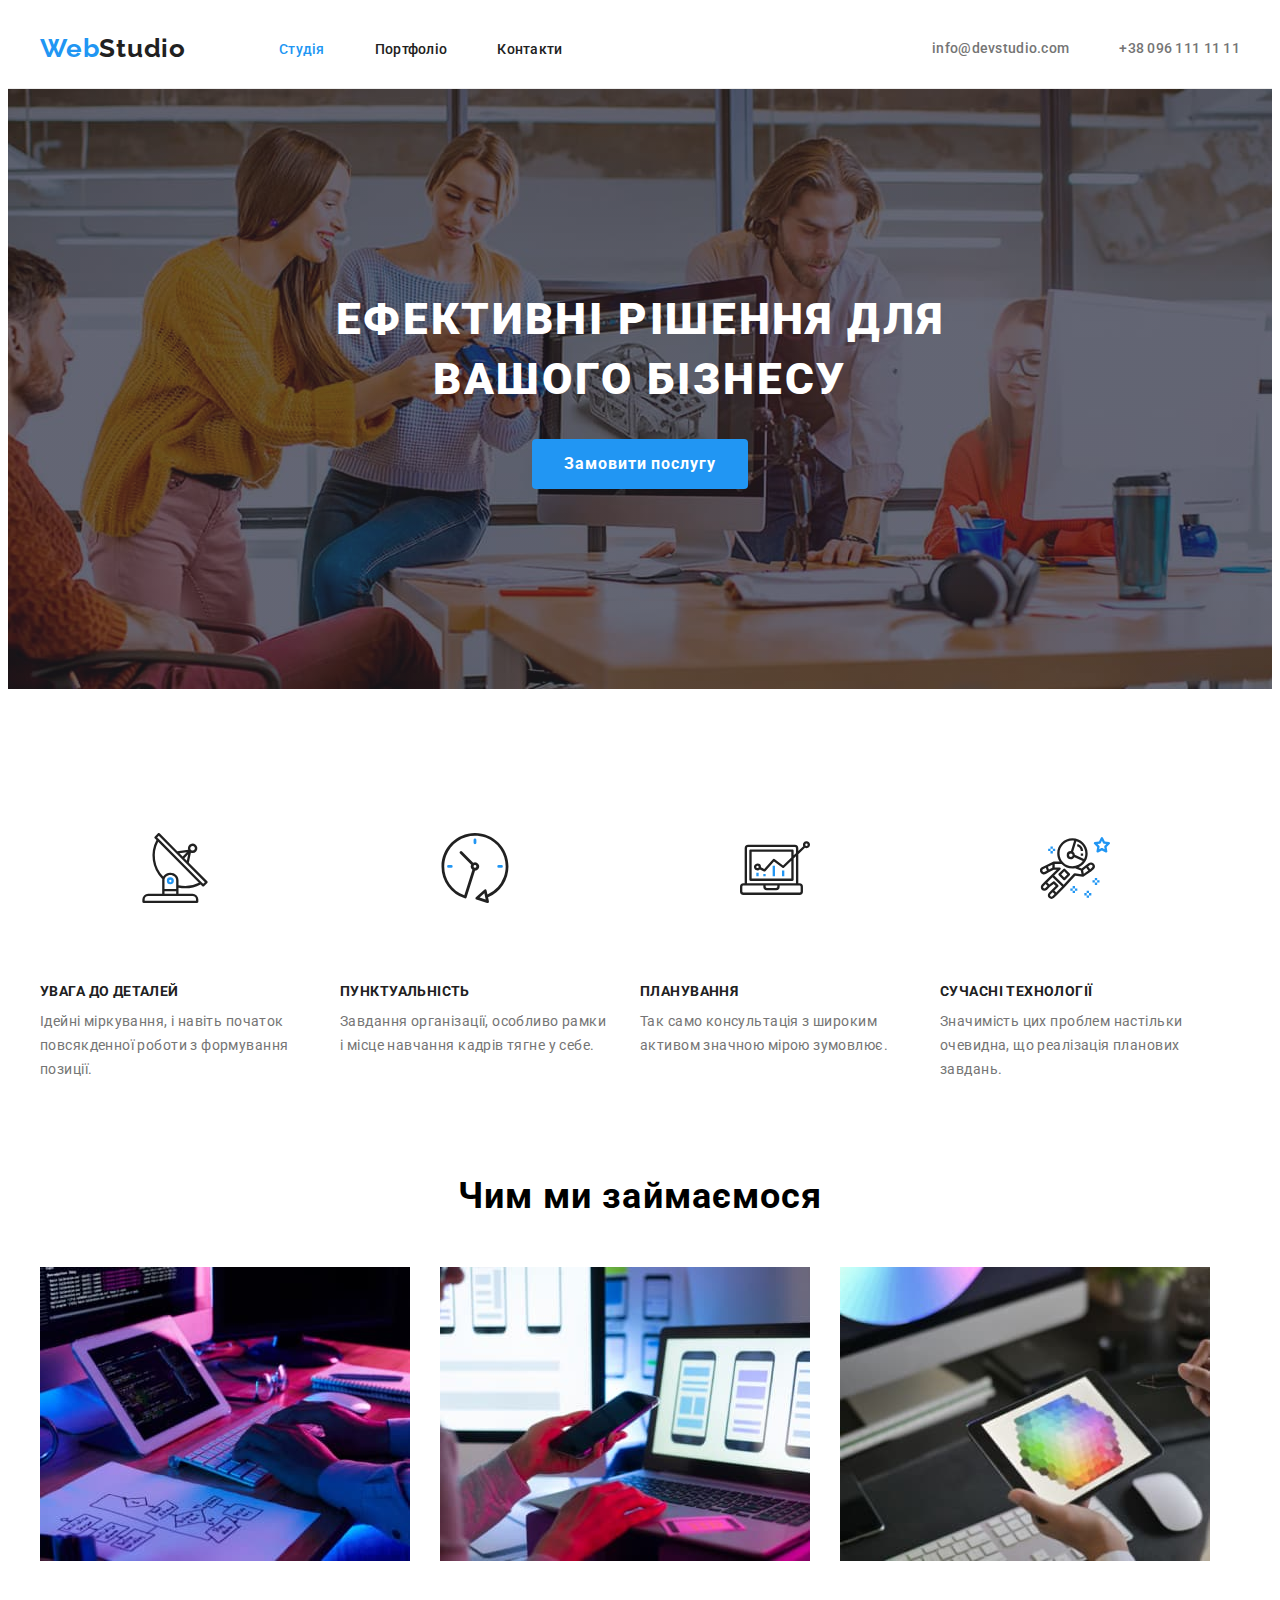
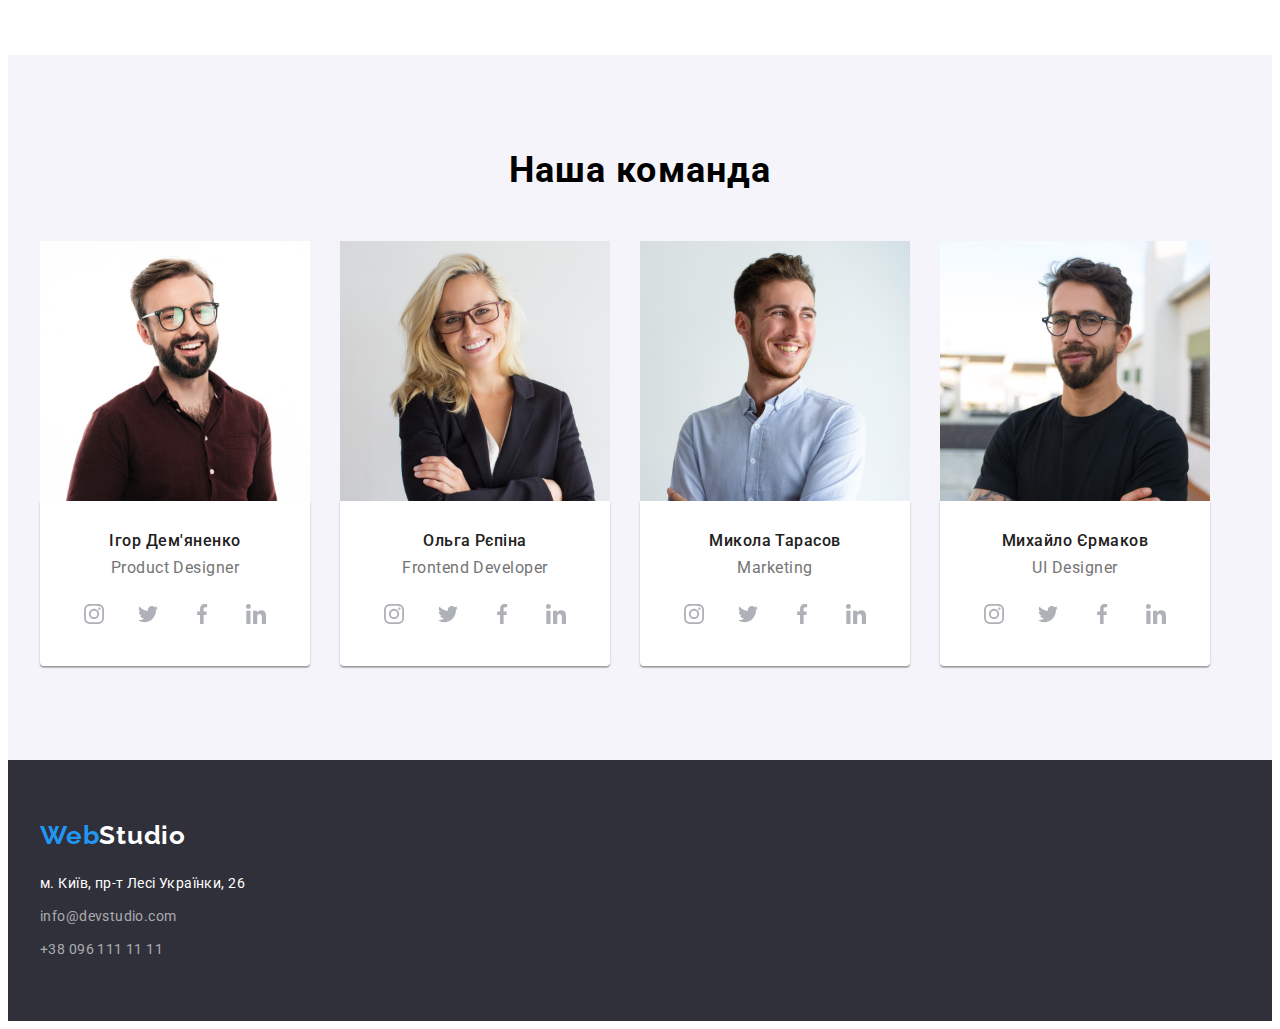
==== index.html @ 40c446ca "finish team social links" ====
<!DOCTYPE html>
<html lang="uk">
  <head>
    <meta charset="UTF-8" />
    <meta http-equiv="X-UA-Compatible" content="IE=edge" />
    <meta name="viewport" content="width=device-width, initial-scale=1.0" />
    <title>Web Stuido</title>
    <link rel="preconnect" href="https://fonts.googleapis.com" />
    <link rel="preconnect" href="https://fonts.gstatic.com" crossorigin />
    <link
      href="https://fonts.googleapis.com/css2?family=Raleway:wght@700&family=Roboto:wght@400;500;700;900&display=swap"
      rel="stylesheet"
    />
    <link
      rel="stylesheet"
      href="https://cdnjs.cloudflare.com/ajax/libs/modern-normalize/1.1.0/modern-normalize.min.css"
      integrity="sha512-wpPYUAdjBVSE4KJnH1VR1HeZfpl1ub8YT/NKx4PuQ5NmX2tKuGu6U/JRp5y+Y8XG2tV+wKQpNHVUX03MfMFn9Q=="
      crossorigin="anonymous"
      referrerpolicy="no-referrer"
    />
    <link rel="stylesheet" href="./css/style.css" />
  </head>

  <body>
    <!-- Header -->
    <header class="header">
      <div class="container">
        <nav class="navigation">
          <a href="./index.html" class="logo-header link"
            ><span class="logo-first-header">Web</span
            ><span class="logo-last-header">Studio</span></a
          >
          <ul class="nav-list list">
            <li class="item">
              <a href="./index.html" class="link current">Студія</a>
            </li>
            <li class="item">
              <a href="./portfolio.html" class="link">Портфоліо</a>
            </li>
            <li class="item"><a href="" class="link">Контакти</a></li>
          </ul>

          <ul class="nav-contact list">
            <li class="item">
              <a href="mailto:info@devstudio.com" class="link contant-link"
                ><svg class="envelope"><use href="./images/sprite.svg#icon-envelope"></use></svg>info@devstudio.com</a
              >
            </li>
            <li class="item">
              <a href="tel:+380961111111" class="link contant-link">+38 096 111 11 11</a>
            </li>
          </ul>
        </nav>
      </div>
    </header>
    <main>
      <!-- Hero -->
      <section class="hero">
        <div class="container">
          <h1 class="hero-title">Ефективні рішення для вашого бізнесу</h1>
          <button type="button" class="btn-hero">Замовити послугу</button>
        </div>
      </section>
      <!-- Features -->
      <section class="section features">
        <div class="container">
          <h2 class="visually-hidden">Наші особливості</h2>
          <ul class="features-list list">
            <li class="features-item antenna">
              <h3 class="features-title">увага до деталей</h3>
              <p class="features-text">
                Ідейні міркування, і навіть початок повсякденної роботи з
                формування позиції.
              </p>
            </li>
            <li class="features-item clock">
              <h3 class="features-title">пунктуальність</h3>
              <p class="features-text">
                Завдання організації, особливо рамки і місце навчання кадрів
                тягне у себе.
              </p>
            </li>
            <li class="features-item diagram">
              <h3 class="features-title">планування</h3>
              <p class="features-text">
                Так само консультація з широким активом значною мірою зумовлює.
              </p>
            </li>
            <li class="features-item astronaut">
              <h3 class="features-title">сучасні технології</h3>
              <p class="features-text">
                Значимість цих проблем настільки очевидна, що реалізація
                планових завдань.
              </p>
            </li>
          </ul>
        </div>
      </section>
      <!-- Projects -->
      <section class="section projects">
        <div class="container">
          <h2 class="projects-title">Чим ми займаємося</h2>
          <ul class="projects-list list">
            <li>
              <img
                src="./images/our-bussines-keyboard-and-tablet.jpg"
                alt="план проекту планшет та клавіатура"
                width="370"
                class="img_block"
              />
            </li>
            <li>
              <img
                src="./images/our-bussines-cellphone-and-laptop.jpg"
                alt="телефон та ноутбук"
                width="370"
                class="img_block"
              />
            </li>
            <li>
              <img
                src="./images/our-bussines-tablet.jpg"
                alt="палітра на планшеті"
                width="370"
                class="img_block"
              />
            </li>
          </ul>
        </div>
      </section>
      <!-- Team -->
      <section class="section team">
        <div class="container">
          <h2 class="team-title">Наша команда</h2>
          <ul class="team-list list">
            <li>
              <img
                src="./images/Ihor_demianenko.jpg"
                alt="Ігор Дем'яненко"
                width="270"
                class="img_block"
              />
              <div class="card">
                <h3 class="name">Ігор Дем'яненко</h3>
                <p class="specialty">Product Designer</p>
                <ul class="team-links">
                  <li><a href="" class="social-link"><svg class="" width="20px" height="20px">
                    <use href="./images/sprite.svg#instagram"></use>
                  </svg></a></li>
                  <li><a href="" class="social-link"><svg class="" width="20px" height="20px">
                    <use href="./images/sprite.svg#twitter"></use>
                  </svg></a></li>
                  <li><a href="" class="social-link"><svg class="" width="20px" height="20px">
                    <use href="./images/sprite.svg#facebook"></use>
                  </svg></a></li>
                  <li><a href="" class="social-link"><svg class="" width="20px" height="20px">
                    <use href="./images/sprite.svg#linkedin"></use>
                  </svg></a></li>
                  </ul>
              </div>
            </li>
            <li>
              <img
                src="./images/olga_repina.jpg"
                alt="Ольга Рєпіна"
                width="270"
                class="img_block"
              />
              <div class="card">
                <h3 class="name">Ольга Рєпіна</h3>
                <p class="specialty">Frontend Developer</p>
                <ul class="team-links">
                  <li><a href="" class="social-link"><svg class="" width="20px" height="20px">
                    <use href="./images/sprite.svg#instagram"></use>
                  </svg></a></li>
                  <li><a href="" class="social-link"><svg class="" width="20px" height="20px">
                    <use href="./images/sprite.svg#twitter"></use>
                  </svg></a></li>
                  <li><a href="" class="social-link"><svg class="" width="20px" height="20px">
                    <use href="./images/sprite.svg#facebook"></use>
                  </svg></a></li>
                  <li><a href="" class="social-link"><svg class="" width="20px" height="20px">
                    <use href="./images/sprite.svg#linkedin"></use>
                  </svg></a></li>
                  </ul>
              </div>
            </li>
            <li>
              <img
                src="./images/mykola_tarasov.jpg"
                alt="Микола Тарасов"
                width="270"
                class="img_block"
              />
              <div class="card">
                <h3 class="name">Микола Тарасов</h3>
                <p class="specialty">Marketing</p>
                <ul class="team-links">
                  <li><a href="" class="social-link"><svg class="" width="20px" height="20px">
                    <use href="./images/sprite.svg#instagram"></use>
                  </svg></a></li>
                  <li><a href="" class="social-link"><svg class="" width="20px" height="20px">
                    <use href="./images/sprite.svg#twitter"></use>
                  </svg></a></li>
                  <li><a href="" class="social-link"><svg class="" width="20px" height="20px">
                    <use href="./images/sprite.svg#facebook"></use>
                  </svg></a></li>
                  <li><a href="" class="social-link"><svg class="" width="20px" height="20px">
                    <use href="./images/sprite.svg#linkedin"></use>
                  </svg></a></li>
                  </ul>
              </div>
            </li>
            <li>
              <img
                src="./images/mykhailo-ermakov.jpg"
                alt="Михайло Єрмаков"
                width="270"
                class="img_block"
              />
              <div class="card">
                <h3 class="name">Михайло Єрмаков</h3>
                <p class="specialty">UI Designer</p>
                <ul class="team-links">
                  <li><a href="" class="social-link"><svg class="" width="20px" height="20px">
                    <use href="./images/sprite.svg#instagram"></use>
                  </svg></a></li>
                  <li><a href="" class="social-link"><svg class="" width="20px" height="20px">
                    <use href="./images/sprite.svg#twitter"></use>
                  </svg></a></li>
                  <li><a href="" class="social-link"><svg class="" width="20px" height="20px">
                    <use href="./images/sprite.svg#facebook"></use>
                  </svg></a></li>
                  <li><a href="" class="social-link"><svg class="" width="20px" height="20px">
                    <use href="./images/sprite.svg#linkedin"></use>
                  </svg></a></li>
                  </ul>
              </div>
            </li>
          </ul>
        </div>
      </section>
      <!-- Footer -->
      <footer class="footer">
        <div class="container">
          <a href="./index.html" class="logo-footer link"
            ><span class="logo-first-footer">Web</span
            ><span class="logo-last-footer">Studio</span></a
          >
          <address>
            <ul class="list">
              <li class="adress-list">
                <a
                  href="https://goo.gl/maps/FTDDmDJ5Seu388fSA"
                  target="_blank"
                  rel="noopener noreferrer nofollow"
                  class="link adress"
                  >м. Київ, пр-т Лесі Українки, 26</a
                >
              </li>
              <li class="adress-list">
                <a
                  href="mailto:info@devstudio.com"
                  class="link footer-contact adress"
                  >info@devstudio.com</a
                >
              </li>
              <li class="adress-list">
                <a href="tel:+380961111111" class="link footer-contact adress"
                  >+38 096 111 11 11</a
                >
              </li>
            </ul>
          </address>
        </div>
      </footer>
    </main>
  </body>
</html>
---- css/style.css ----
/* working palette */
/* primary text color #212121 */
/* secondary text color #757575 */
/* background color footer and hero #2F303A */
/* background color team #F5F4FA */
/* accent color #2196F3 */

:root {
  --primary-bcg-color: #ffffff;
  --primary-text-color: #212121;
  --secondary-text-color: #757575;
  --accent-color: #2196f3;
  --hero-footer-color: #2f303a;
  --bcg-color-team: #f5f4fa;
  --social-link-notactive: #AFB1B8;
  --primary-font: "Roboto", sans-serif;
}

/* General styles */
body {
  background-color: var(--primary-bcg-color);
  font-family: var(--primary-font);
}
h1,
h2,
h3,
h4,
h5,
h6,
p {
  margin-top: 0;
  margin-bottom: 0;
}
ul {
  margin: 0;
  padding: 0;
  list-style: none;
}
.list {
  list-style: none;
  margin: 0;
  padding: 0;
}
.link {
  text-decoration: none;
}
.section {
  padding-top: 94px;
  padding-bottom: 94px;
  background-color: var(--primary-bcg-color);
}
.visually-hidden {
  position: absolute;
  width: 1px;
  height: 1px;
  margin: -1px;
  border: 0;
  padding: 0;

  white-space: nowrap;
  clip-path: inset(100%);
  clip: rect(0 0 0 0);
  overflow: hidden;
}

.container {
  width: 1200px;
  margin: 0 auto;
  padding-left: 15px;
  padding-right: 15px;
}
/* Header */
/* Logo */
.header {
  border-bottom: 1px solid #ececec;
}
.logo-header {
  padding-top: 24px;
  padding-bottom: 24px;
  margin-right: 93px;

  font-family: "Raleway", sans-serif;
  font-weight: 700;
  font-size: 26px;
  line-height: calc(31 / 26);
  letter-spacing: 0.03em;
}
.logo-first-header {
  color: var(--accent-color);
}
.logo-last-header {
  color: var(--primary-text-color);
}

/* Header navigation */
.nav-list {
  display: flex;
}
.nav-list .item + .item {
  margin-left: 50px;
}
.nav-contact {
  display: flex;
  margin-left: auto;
  font-family: "Roboto";
  font-style: normal;
  font-weight: 500;
  font-size: 14px;
  line-height: calc(16 / 14);
  letter-spacing: 0.02em;
}
.nav-contact .item + .item {
  margin-left: 50px;
}
.navigation {
  display: flex;
  align-items: center;
}
.nav-list .link.current {
  color: var(--accent-color);
}
.nav-list .link {
  padding-top: 32px;
  padding-bottom: 32px;
  color: var(--primary-text-color);
  font-weight: 500;
  font-size: 14px;
  line-height: calc(16 / 14);
  letter-spacing: 0.02em;
}
.nav-list .link:hover,
.nav-list .link:focus {
  color: var(--accent-color);
}
.nav-contact .link {
  padding-top: 32px;
  padding-bottom: 32px;
  color: var(--secondary-text-color);
}
.nav-contact .link:hover,
.nav-contact .link:focus {
  color: var(--accent-color);
}
.contant-link {
  display: flex;
  align-items: center;
}
.envelope {
  width: 16px;
  height: 12px;
  fill: currentColor;
  margin-right: 10px;
  
}

/* Hero */
.hero {
  margin-left: auto;
  margin-right: auto;
  padding-top: 200px;
  padding-bottom: 200px;
  max-width: 1600px;
  text-align: center;
  background-image: linear-gradient(to right, rgba(47, 48, 58, 0.4), rgba(47, 48, 58, 0.4)), url(../images/hero_background.jpg);
  background-repeat: no-repeat;
  background-position: center;
  background-color: var(--hero-footer-color);
}
.hero-title {
  margin-left: auto;
  margin-right: auto;
  margin-bottom: 30px;

  width: 696px;
  font-weight: 900;
  font-size: 44px;
  line-height: calc(60 / 44);
  text-align: center;
  letter-spacing: 0.06em;
  text-transform: uppercase;
  color: #ffffff;
}
.btn-hero {
  padding-top: 10px;
  padding-bottom: 10px;
  padding-right: 32px;
  padding-left: 32px;
  border-radius: 4px;

  font-family: "Roboto", sans-serif;
  font-weight: 700;
  font-size: 16px;
  line-height: calc(30 / 16);
  letter-spacing: 0.06em;
  background: var(--accent-color);
  cursor: pointer;
  color: #ffffff;
  border: transparent;
}

.btn-hero:hover,
.btn-hero:focus {
  background: #188ce8;
}
/* Features */
.features-list {
  display: flex;
}
.features-item {
  flex-basis: 270px;
}
.features-item::before {
  content: "";
  display: block;
  width: 270px;
  height: 120px;
  margin-left: auto;
  margin-right: auto;
  margin-bottom: 30px;
  padding-top: 25px;
  padding-bottom: 25px;
  background-size: contain;
  background-repeat: no-repeat;
  background-position: center;

  
}
.antenna::before {
  /* margin-left: auto;
  margin-right: auto; */
  width: 70px;
  background-image: url(../images/antenna.svg);
}
.clock::before {
  /* margin-left: auto;
  margin-right: auto; */
  width: 70px;
background-image: url(../images/clock.svg);
}
.diagram::before {
  /* margin-left: auto;
  margin-right: auto; */
  width: 70px;
  background-image: url(../images/diagram.svg);
}
.astronaut::before {
  /* margin-left: auto;
  margin-right: auto; */
  width: 70px;
  background-image: url(../images/astronaut.svg);
}
.features-item:not(:last-child) {
  margin-right: 30px;
}
.features-title {
  margin-bottom: 10px;
  font-weight: 700;
  font-size: 14px;
  line-height: calc(16 / 14);
  letter-spacing: 0.03em;
  text-transform: uppercase;
  color: var(--primary-text-color);
}
.features-text {
  font-weight: 400;
  font-size: 14px;
  line-height: calc(24 / 14);
  letter-spacing: 0.03em;
  color: var(--secondary-text-color);
}

/* Projects */
.section.projects {
  padding-top: 0;
}

.projects-title {
  margin-bottom: 50px;
  font-weight: 700;
  font-size: 36px;
  line-height: calc(42 / 36);
  text-align: center;
  letter-spacing: 0.03em;
}
.projects-list {
  display: flex;
  flex-wrap: wrap;
  flex-basis: calc((100% - 30px * 2) / 3);
  gap: 30px;
}

/* Team */
.section.team {
  background-color: var(--bcg-color-team);
  padding-top: 94px;
  padding-bottom: 94px;
}
.img_block {
  display: block;
}
.team-list {
  display: flex;
  flex-wrap: wrap;
  flex-basis: calc((100% - 30px * 3) / 4);
  gap: 30px;
}
.team .card {
  padding-top: 30px;
  padding-bottom: 30px;
  text-align: center;
  background-color: var(--primary-bcg-color);
  box-shadow: 0px 1px 3px rgba(0, 0, 0, 0.12), 0px 1px 1px rgba(0, 0, 0, 0.14), 0px 2px 1px rgba(0, 0, 0, 0.2);
  border-radius: 0px 0px 4px 4px;
}

.team-title {
  margin-bottom: 50px;
  font-weight: 700;
  font-size: 36px;
  line-height: calc(42 / 36);
  text-align: center;
  letter-spacing: 0.03em;
}
.name {
  margin-bottom: 10px;
  font-weight: 500;
  font-size: 16px;
  line-height: calc(19 / 16);
  letter-spacing: 0.03em;
  color: var(--primary-text-color);
}
.specialty {
  font-weight: 400;
  font-size: 16px;
  line-height: calc(16 / 16);
  letter-spacing: 0.03em;
  color: var(--secondary-text-color);

  margin-bottom: 16px;
}


.team-links {
  display: flex;
  flex-basis: calc((100% - 10px * 3) / 4);
  justify-content: center;
  align-items: center;
  gap: 10px;
}

.social-link {
  width: 44px;
  height: 44px;
  display: flex;
  justify-content: center;
  align-items: center;
  color: var(--social-link-notactive);
  fill: currentColor;
  border-radius: 50%;
}

.social-link:hover {
  background-color: var(--accent-color);
  fill: var(--primary-bcg-color);
}

/* Footer */
.footer {
  padding-top: 60px;
  padding-bottom: 60px;
  background-color: var(--hero-footer-color);
}
.logo-footer {
  display: inline-block;
  margin-bottom: 20px;
  font-family: "Raleway", sans-serif;
  font-weight: 700;
  font-size: 26px;
  line-height: calc(31 / 26);
  letter-spacing: 0.03em;
}
.logo-first-footer {
  color: var(--accent-color);
}
.logo-last-footer {
  color: #ffffff;
}
/* Adress */
.adress {
  display: inline-block;
  font-style: normal;
  font-weight: 400;
  font-size: 14px;
  line-height: calc(24 / 14);
  letter-spacing: 0.03em;
  color: #ffffff;
}
.adress-list:not(:last-child) {
  margin-bottom: 9px;
}

.footer .adress:hover,
.footer .adress:focus {
  color: var(--accent-color);
}

.footer .link:hover,
.footer .link:focus {
  color: var(--accent-color);
}

.footer-contact {
  color: rgba(255, 255, 255, 0.6);
}

/* Portfolio */
/* Buttons */
.buttons-portfolio {
  gap: 8px;
  margin-left: auto;
  margin-right: auto;
  display: flex;
  justify-content: center;
  margin-bottom: 50px;
}

.btn-portfolio {
  padding: 6px 22px;
  display: block;
  font-family: "Roboto", sans-serif;
  font-weight: 500;
  font-size: 16px;
  line-height: calc(26 / 16);
  text-align: center;
  letter-spacing: 0.03em;
  background: #f5f4fa;
  color: var(--primary-text-color);
  border: transparent;
  border-radius: 4px;
  cursor: pointer;
}
.btn-portfolio:hover,
.btn-portfolio:focus {
  background: var(--accent-color);
  color: #ffffff;
}
/* Portfolio list */
.portfolio-list {
  display: flex;
  flex-wrap: wrap;
  flex-basis: calc((100% - 30px * 2) / 3);
  gap: 30px;
}

.portfolio-card {
  border: 1px solid #eeeeee;
  border-top: none;
  padding: 20px 24px;
}

.portfolio-title {
  margin-bottom: 4px;
  font-weight: 700;
  font-size: 18px;
  line-height: calc(36 / 18);
  letter-spacing: 0.06em;
  color: var(--primary-text-color);
}
.portfolio-text {
  font-weight: 400;
  font-size: 16px;
  line-height: calc(30 / 16);
  letter-spacing: 0.03em;
  color: var(--secondary-text-color);
}
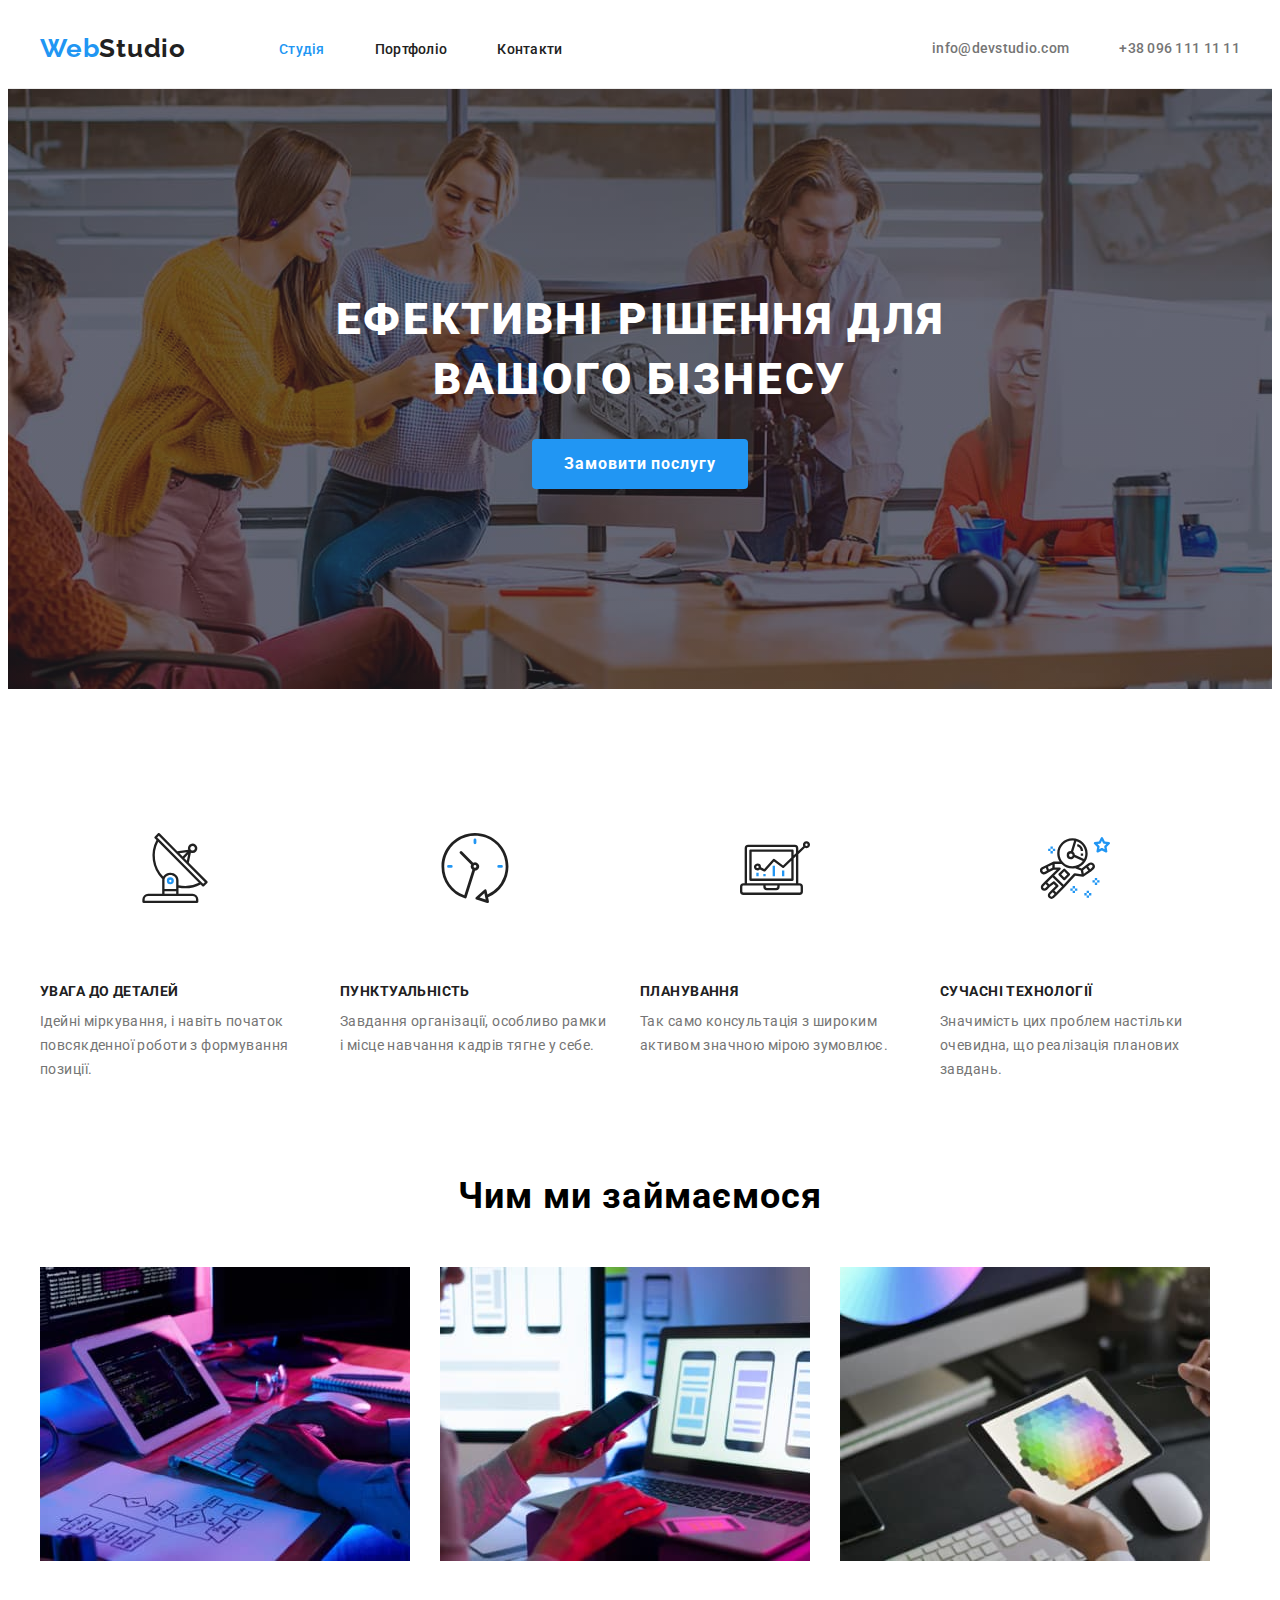
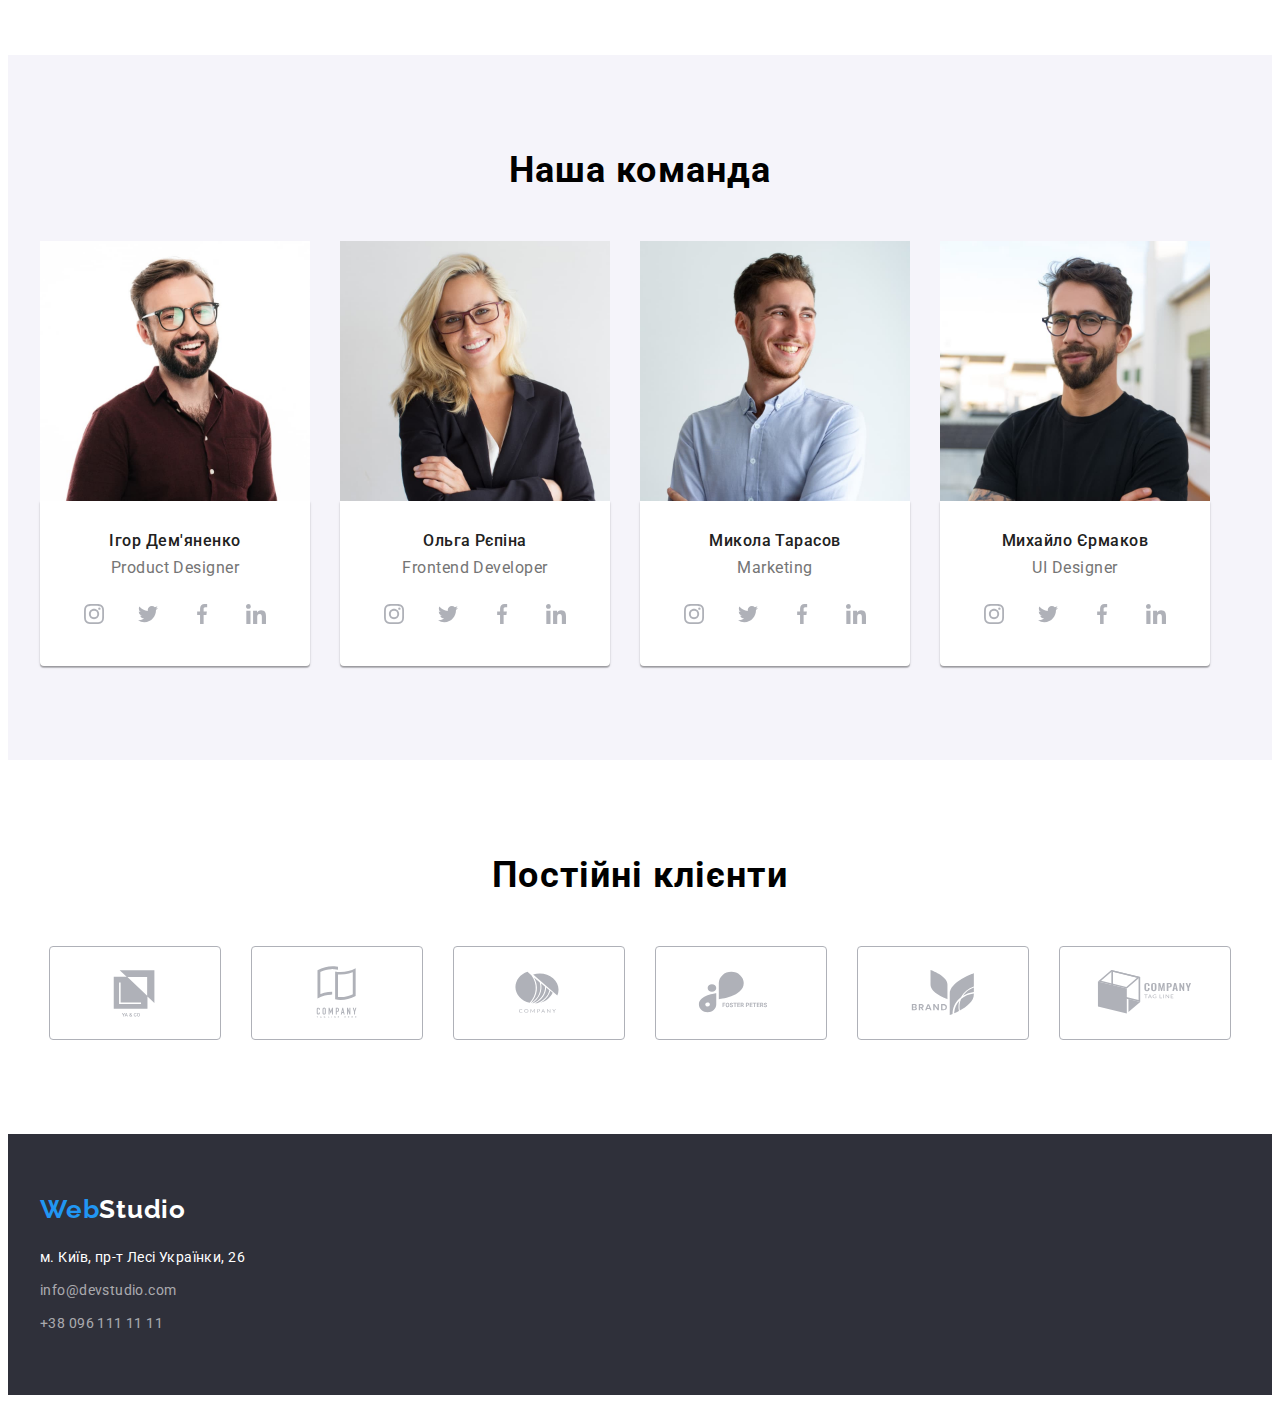
==== commit 9a5c82e4: "finish clients section" ====
--- a/index.html
+++ b/index.html
@@ -1,279 +1,303 @@
 <!DOCTYPE html>
 <html lang="uk">
-  <head>
-    <meta charset="UTF-8" />
-    <meta http-equiv="X-UA-Compatible" content="IE=edge" />
-    <meta name="viewport" content="width=device-width, initial-scale=1.0" />
-    <title>Web Stuido</title>
-    <link rel="preconnect" href="https://fonts.googleapis.com" />
-    <link rel="preconnect" href="https://fonts.gstatic.com" crossorigin />
-    <link
-      href="https://fonts.googleapis.com/css2?family=Raleway:wght@700&family=Roboto:wght@400;500;700;900&display=swap"
-      rel="stylesheet"
-    />
-    <link
-      rel="stylesheet"
-      href="https://cdnjs.cloudflare.com/ajax/libs/modern-normalize/1.1.0/modern-normalize.min.css"
-      integrity="sha512-wpPYUAdjBVSE4KJnH1VR1HeZfpl1ub8YT/NKx4PuQ5NmX2tKuGu6U/JRp5y+Y8XG2tV+wKQpNHVUX03MfMFn9Q=="
-      crossorigin="anonymous"
-      referrerpolicy="no-referrer"
-    />
-    <link rel="stylesheet" href="./css/style.css" />
-  </head>
 
-  <body>
-    <!-- Header -->
-    <header class="header">
-      <div class="container">
-        <nav class="navigation">
-          <a href="./index.html" class="logo-header link"
-            ><span class="logo-first-header">Web</span
-            ><span class="logo-last-header">Studio</span></a
-          >
-          <ul class="nav-list list">
-            <li class="item">
-              <a href="./index.html" class="link current">Студія</a>
+<head>
+  <meta charset="UTF-8" />
+  <meta http-equiv="X-UA-Compatible" content="IE=edge" />
+  <meta name="viewport" content="width=device-width, initial-scale=1.0" />
+  <title>Web Stuido</title>
+  <link rel="preconnect" href="https://fonts.googleapis.com" />
+  <link rel="preconnect" href="https://fonts.gstatic.com" crossorigin />
+  <link href="https://fonts.googleapis.com/css2?family=Raleway:wght@700&family=Roboto:wght@400;500;700;900&display=swap"
+    rel="stylesheet" />
+  <link rel="stylesheet" href="https://cdnjs.cloudflare.com/ajax/libs/modern-normalize/1.1.0/modern-normalize.min.css"
+    integrity="sha512-wpPYUAdjBVSE4KJnH1VR1HeZfpl1ub8YT/NKx4PuQ5NmX2tKuGu6U/JRp5y+Y8XG2tV+wKQpNHVUX03MfMFn9Q=="
+    crossorigin="anonymous" referrerpolicy="no-referrer" />
+  <link rel="stylesheet" href="./css/style.css" />
+</head>
+
+<body>
+  <!-- Header -->
+  <header class="header">
+    <div class="container">
+      <nav class="navigation">
+        <a href="./index.html" class="logo-header link"><span class="logo-first-header">Web</span><span
+            class="logo-last-header">Studio</span></a>
+        <ul class="nav-list list">
+          <li class="item">
+            <a href="./index.html" class="link current">Студія</a>
+          </li>
+          <li class="item">
+            <a href="./portfolio.html" class="link">Портфоліо</a>
+          </li>
+          <li class="item"><a href="" class="link">Контакти</a></li>
+        </ul>
+
+        <ul class="nav-contact list">
+          <li class="item">
+            <a href="mailto:info@devstudio.com" class="link contant-link"><svg class="envelope">
+                <use href="./images/sprite.svg#icon-envelope"></use>
+              </svg>info@devstudio.com</a>
+          </li>
+          <li class="item">
+            <a href="tel:+380961111111" class="link contant-link">+38 096 111 11 11</a>
+          </li>
+        </ul>
+      </nav>
+    </div>
+  </header>
+  <main>
+    <!-- Hero -->
+    <section class="hero">
+      <div class="container">
+        <h1 class="hero-title">Ефективні рішення для вашого бізнесу</h1>
+        <button type="button" class="btn-hero">Замовити послугу</button>
+      </div>
+    </section>
+    <!-- Features -->
+    <section class="section features">
+      <div class="container">
+        <h2 class="visually-hidden">Наші особливості</h2>
+        <ul class="features-list list">
+          <li class="features-item antenna">
+            <h3 class="features-title">увага до деталей</h3>
+            <p class="features-text">
+              Ідейні міркування, і навіть початок повсякденної роботи з
+              формування позиції.
+            </p>
+          </li>
+          <li class="features-item clock">
+            <h3 class="features-title">пунктуальність</h3>
+            <p class="features-text">
+              Завдання організації, особливо рамки і місце навчання кадрів
+              тягне у себе.
+            </p>
+          </li>
+          <li class="features-item diagram">
+            <h3 class="features-title">планування</h3>
+            <p class="features-text">
+              Так само консультація з широким активом значною мірою зумовлює.
+            </p>
+          </li>
+          <li class="features-item astronaut">
+            <h3 class="features-title">сучасні технології</h3>
+            <p class="features-text">
+              Значимість цих проблем настільки очевидна, що реалізація
+              планових завдань.
+            </p>
+          </li>
+        </ul>
+      </div>
+    </section>
+    <!-- Projects -->
+    <section class="section projects">
+      <div class="container">
+        <h2 class="section-title">Чим ми займаємося</h2>
+        <ul class="projects-list list">
+          <li>
+            <img src="./images/our-bussines-keyboard-and-tablet.jpg" alt="план проекту планшет та клавіатура"
+              width="370" class="img_block" />
+          </li>
+          <li>
+            <img src="./images/our-bussines-cellphone-and-laptop.jpg" alt="телефон та ноутбук" width="370"
+              class="img_block" />
+          </li>
+          <li>
+            <img src="./images/our-bussines-tablet.jpg" alt="палітра на планшеті" width="370" class="img_block" />
+          </li>
+        </ul>
+      </div>
+    </section>
+    <!-- Team -->
+    <section class="section team">
+      <div class="container">
+        <h2 class="section-title">Наша команда</h2>
+        <ul class="team-list list">
+          <li>
+            <img src="./images/Ihor_demianenko.jpg" alt="Ігор Дем'яненко" width="270" class="img_block" />
+            <div class="card">
+              <h3 class="name">Ігор Дем'яненко</h3>
+              <p class="specialty">Product Designer</p>
+              <ul class="team-links">
+                <li>
+                  <a href="" class="social-link" aria-label="посилання на інстаграм"><svg width="20px" height="20px">
+                      <use href="./images/sprite.svg#instagram"></use>
+                    </svg></a>
+                </li>
+                <li>
+                  <a href="" class="social-link" aria-label="посилання на твіттер"><svg width="20px" height="20px">
+                      <use href="./images/sprite.svg#twitter"></use>
+                    </svg></a>
+                </li>
+                <li>
+                  <a href="" class="social-link" aria-label="посилання на фейсбук"><svg width="20px" height="20px">
+                      <use href="./images/sprite.svg#facebook"></use>
+                    </svg></a>
+                </li>
+                <li>
+                  <a href="" class="social-link" aria-label="посилання на лінкедін"><svg width="20px" height="20px">
+                      <use href="./images/sprite.svg#linkedin"></use>
+                    </svg></a>
+                </li>
+              </ul>
+            </div>
+          </li>
+          <li>
+            <img src="./images/olga_repina.jpg" alt="Ольга Рєпіна" width="270" class="img_block" />
+            <div class="card">
+              <h3 class="name">Ольга Рєпіна</h3>
+              <p class="specialty">Frontend Developer</p>
+              <ul class="team-links">
+                <li>
+                  <a href="" class="social-link" aria-label="посилання на інстаграм"><svg class="" width="20px"
+                      height="20px">
+                      <use href="./images/sprite.svg#instagram"></use>
+                    </svg></a>
+                </li>
+                <li>
+                  <a href="" class="social-link" aria-label="посилання на твіттер"><svg class="" width="20px"
+                      height="20px">
+                      <use href="./images/sprite.svg#twitter"></use>
+                    </svg></a>
+                </li>
+                <li>
+                  <a href="" class="social-link" aria-label="посилання на фейсбук"><svg class="" width="20px"
+                      height="20px">
+                      <use href="./images/sprite.svg#facebook"></use>
+                    </svg></a>
+                </li>
+                <li>
+                  <a href="" class="social-link" aria-label="посилання на лінкедін"><svg class="" width="20px"
+                      height="20px">
+                      <use href="./images/sprite.svg#linkedin"></use>
+                    </svg></a>
+                </li>
+              </ul>
+            </div>
+          </li>
+          <li>
+            <img src="./images/mykola_tarasov.jpg" alt="Микола Тарасов" width="270" class="img_block" />
+            <div class="card">
+              <h3 class="name">Микола Тарасов</h3>
+              <p class="specialty">Marketing</p>
+              <ul class="team-links">
+                <li>
+                  <a href="" class="social-link" aria-label="посилання на інстаграм"><svg class="" width="20px"
+                      height="20px">
+                      <use href="./images/sprite.svg#instagram"></use>
+                    </svg></a>
+                </li>
+                <li>
+                  <a href="" class="social-link" aria-label="посилання на твіттер"><svg class="" width="20px"
+                      height="20px">
+                      <use href="./images/sprite.svg#twitter"></use>
+                    </svg></a>
+                </li>
+                <li>
+                  <a href="" class="social-link" aria-label="посилання на фейсбук"><svg class="" width="20px"
+                      height="20px">
+                      <use href="./images/sprite.svg#facebook"></use>
+                    </svg></a>
+                </li>
+                <li>
+                  <a href="" class="social-link" aria-label="посилання на лінкедін"><svg class="" width="20px"
+                      height="20px">
+                      <use href="./images/sprite.svg#linkedin"></use>
+                    </svg></a>
+                </li>
+              </ul>
+            </div>
+          </li>
+          <li>
+            <img src="./images/mykhailo-ermakov.jpg" alt="Михайло Єрмаков" width="270" class="img_block" />
+            <div class="card">
+              <h3 class="name">Михайло Єрмаков</h3>
+              <p class="specialty">UI Designer</p>
+              <ul class="team-links">
+                <li>
+                  <a href="" class="social-link" aria-label="посилання на інстаграм"><svg class="" width="20px"
+                      height="20px">
+                      <use href="./images/sprite.svg#instagram"></use>
+                    </svg></a>
+                </li>
+                <li>
+                  <a href="" class="social-link" aria-label="посилання на твіттер"><svg class="" width="20px"
+                      height="20px">
+                      <use href="./images/sprite.svg#twitter"></use>
+                    </svg></a>
+                </li>
+                <li>
+                  <a href="" class="social-link" aria-label="посилання на фейсбук"><svg class="" width="20px"
+                      height="20px">
+                      <use href="./images/sprite.svg#facebook"></use>
+                    </svg></a>
+                </li>
+                <li>
+                  <a href="" class="social-link" aria-label="посилання на лінкедін"><svg class="" width="20px"
+                      height="20px">
+                      <use href="./images/sprite.svg#linkedin"></use>
+                    </svg></a>
+                </li>
+              </ul>
+            </div>
+          </li>
+        </ul>
+      </div>
+    </section>
+    <!-- Clients -->
+    <section class="section clients">
+      <div class="container">
+        <h2 class="section-title">Постійні клієнти</h2>
+        <ul class="clients-list">
+          <li>
+            <a href="" class="clients-link"><svg width="106" height="60">
+                <use href="./images/sprite.svg#client1"></use></svg></a>
+          </li>
+          <li>
+            <a href="" class="clients-link"><svg width="106" height="60">
+                <use href="./images/sprite.svg#client2"></use></svg></a>
+          </li>
+          <li>
+            <a href="" class="clients-link"><svg width="106" height="60">
+                <use href="./images/sprite.svg#client3"></use></svg></a>
+          </li>
+          <li>
+            <a href="" class="clients-link"><svg width="106" height="60">
+                <use href="./images/sprite.svg#client4"></use></svg></a>
+          </li>
+          <li>
+            <a href="" class="clients-link"><svg width="106" height="60">
+                <use href="./images/sprite.svg#client5"></use></svg></a>
+          </li>
+          <li>
+            <a href="" class="clients-link"><svg width="106" height="60">
+                <use href="./images/sprite.svg#client6"></use></svg></a>
+          </li>
+        </ul>
+      </div>
+    </section>
+    <!-- Footer -->
+    <footer class="footer">
+      <div class="container">
+        <a href="./index.html" class="logo-footer link"><span class="logo-first-footer">Web</span><span
+            class="logo-last-footer">Studio</span></a>
+        <address>
+          <ul class="list">
+            <li class="adress-list">
+              <a href="https://goo.gl/maps/FTDDmDJ5Seu388fSA" target="_blank" rel="noopener noreferrer nofollow"
+                class="link adress">м. Київ, пр-т Лесі Українки, 26</a>
             </li>
-            <li class="item">
-              <a href="./portfolio.html" class="link">Портфоліо</a>
+            <li class="adress-list">
+              <a href="mailto:info@devstudio.com" class="link footer-contact adress">info@devstudio.com</a>
             </li>
-            <li class="item"><a href="" class="link">Контакти</a></li>
-          </ul>
-
-          <ul class="nav-contact list">
-            <li class="item">
-              <a href="mailto:info@devstudio.com" class="link contant-link"
-                ><svg class="envelope"><use href="./images/sprite.svg#icon-envelope"></use></svg>info@devstudio.com</a
-              >
-            </li>
-            <li class="item">
-              <a href="tel:+380961111111" class="link contant-link">+38 096 111 11 11</a>
+            <li class="adress-list">
+              <a href="tel:+380961111111" class="link footer-contact adress">+38 096 111 11 11</a>
             </li>
           </ul>
-        </nav>
-      </div>
-    </header>
-    <main>
-      <!-- Hero -->
-      <section class="hero">
-        <div class="container">
-          <h1 class="hero-title">Ефективні рішення для вашого бізнесу</h1>
-          <button type="button" class="btn-hero">Замовити послугу</button>
-        </div>
-      </section>
-      <!-- Features -->
-      <section class="section features">
-        <div class="container">
-          <h2 class="visually-hidden">Наші особливості</h2>
-          <ul class="features-list list">
-            <li class="features-item antenna">
-              <h3 class="features-title">увага до деталей</h3>
-              <p class="features-text">
-                Ідейні міркування, і навіть початок повсякденної роботи з
-                формування позиції.
-              </p>
-            </li>
-            <li class="features-item clock">
-              <h3 class="features-title">пунктуальність</h3>
-              <p class="features-text">
-                Завдання організації, особливо рамки і місце навчання кадрів
-                тягне у себе.
-              </p>
-            </li>
-            <li class="features-item diagram">
-              <h3 class="features-title">планування</h3>
-              <p class="features-text">
-                Так само консультація з широким активом значною мірою зумовлює.
-              </p>
-            </li>
-            <li class="features-item astronaut">
-              <h3 class="features-title">сучасні технології</h3>
-              <p class="features-text">
-                Значимість цих проблем настільки очевидна, що реалізація
-                планових завдань.
-              </p>
-            </li>
-          </ul>
-        </div>
-      </section>
-      <!-- Projects -->
-      <section class="section projects">
-        <div class="container">
-          <h2 class="projects-title">Чим ми займаємося</h2>
-          <ul class="projects-list list">
-            <li>
-              <img
-                src="./images/our-bussines-keyboard-and-tablet.jpg"
-                alt="план проекту планшет та клавіатура"
-                width="370"
-                class="img_block"
-              />
-            </li>
-            <li>
-              <img
-                src="./images/our-bussines-cellphone-and-laptop.jpg"
-                alt="телефон та ноутбук"
-                width="370"
-                class="img_block"
-              />
-            </li>
-            <li>
-              <img
-                src="./images/our-bussines-tablet.jpg"
-                alt="палітра на планшеті"
-                width="370"
-                class="img_block"
-              />
-            </li>
-          </ul>
-        </div>
-      </section>
-      <!-- Team -->
-      <section class="section team">
-        <div class="container">
-          <h2 class="team-title">Наша команда</h2>
-          <ul class="team-list list">
-            <li>
-              <img
-                src="./images/Ihor_demianenko.jpg"
-                alt="Ігор Дем'яненко"
-                width="270"
-                class="img_block"
-              />
-              <div class="card">
-                <h3 class="name">Ігор Дем'яненко</h3>
-                <p class="specialty">Product Designer</p>
-                <ul class="team-links">
-                  <li><a href="" class="social-link"><svg class="" width="20px" height="20px">
-                    <use href="./images/sprite.svg#instagram"></use>
-                  </svg></a></li>
-                  <li><a href="" class="social-link"><svg class="" width="20px" height="20px">
-                    <use href="./images/sprite.svg#twitter"></use>
-                  </svg></a></li>
-                  <li><a href="" class="social-link"><svg class="" width="20px" height="20px">
-                    <use href="./images/sprite.svg#facebook"></use>
-                  </svg></a></li>
-                  <li><a href="" class="social-link"><svg class="" width="20px" height="20px">
-                    <use href="./images/sprite.svg#linkedin"></use>
-                  </svg></a></li>
-                  </ul>
-              </div>
-            </li>
-            <li>
-              <img
-                src="./images/olga_repina.jpg"
-                alt="Ольга Рєпіна"
-                width="270"
-                class="img_block"
-              />
-              <div class="card">
-                <h3 class="name">Ольга Рєпіна</h3>
-                <p class="specialty">Frontend Developer</p>
-                <ul class="team-links">
-                  <li><a href="" class="social-link"><svg class="" width="20px" height="20px">
-                    <use href="./images/sprite.svg#instagram"></use>
-                  </svg></a></li>
-                  <li><a href="" class="social-link"><svg class="" width="20px" height="20px">
-                    <use href="./images/sprite.svg#twitter"></use>
-                  </svg></a></li>
-                  <li><a href="" class="social-link"><svg class="" width="20px" height="20px">
-                    <use href="./images/sprite.svg#facebook"></use>
-                  </svg></a></li>
-                  <li><a href="" class="social-link"><svg class="" width="20px" height="20px">
-                    <use href="./images/sprite.svg#linkedin"></use>
-                  </svg></a></li>
-                  </ul>
-              </div>
-            </li>
-            <li>
-              <img
-                src="./images/mykola_tarasov.jpg"
-                alt="Микола Тарасов"
-                width="270"
-                class="img_block"
-              />
-              <div class="card">
-                <h3 class="name">Микола Тарасов</h3>
-                <p class="specialty">Marketing</p>
-                <ul class="team-links">
-                  <li><a href="" class="social-link"><svg class="" width="20px" height="20px">
-                    <use href="./images/sprite.svg#instagram"></use>
-                  </svg></a></li>
-                  <li><a href="" class="social-link"><svg class="" width="20px" height="20px">
-                    <use href="./images/sprite.svg#twitter"></use>
-                  </svg></a></li>
-                  <li><a href="" class="social-link"><svg class="" width="20px" height="20px">
-                    <use href="./images/sprite.svg#facebook"></use>
-                  </svg></a></li>
-                  <li><a href="" class="social-link"><svg class="" width="20px" height="20px">
-                    <use href="./images/sprite.svg#linkedin"></use>
-                  </svg></a></li>
-                  </ul>
-              </div>
-            </li>
-            <li>
-              <img
-                src="./images/mykhailo-ermakov.jpg"
-                alt="Михайло Єрмаков"
-                width="270"
-                class="img_block"
-              />
-              <div class="card">
-                <h3 class="name">Михайло Єрмаков</h3>
-                <p class="specialty">UI Designer</p>
-                <ul class="team-links">
-                  <li><a href="" class="social-link"><svg class="" width="20px" height="20px">
-                    <use href="./images/sprite.svg#instagram"></use>
-                  </svg></a></li>
-                  <li><a href="" class="social-link"><svg class="" width="20px" height="20px">
-                    <use href="./images/sprite.svg#twitter"></use>
-                  </svg></a></li>
-                  <li><a href="" class="social-link"><svg class="" width="20px" height="20px">
-                    <use href="./images/sprite.svg#facebook"></use>
-                  </svg></a></li>
-                  <li><a href="" class="social-link"><svg class="" width="20px" height="20px">
-                    <use href="./images/sprite.svg#linkedin"></use>
-                  </svg></a></li>
-                  </ul>
-              </div>
-            </li>
-          </ul>
-        </div>
-      </section>
-      <!-- Footer -->
-      <footer class="footer">
-        <div class="container">
-          <a href="./index.html" class="logo-footer link"
-            ><span class="logo-first-footer">Web</span
-            ><span class="logo-last-footer">Studio</span></a
-          >
-          <address>
-            <ul class="list">
-              <li class="adress-list">
-                <a
-                  href="https://goo.gl/maps/FTDDmDJ5Seu388fSA"
-                  target="_blank"
-                  rel="noopener noreferrer nofollow"
-                  class="link adress"
-                  >м. Київ, пр-т Лесі Українки, 26</a
-                >
-              </li>
-              <li class="adress-list">
-                <a
-                  href="mailto:info@devstudio.com"
-                  class="link footer-contact adress"
-                  >info@devstudio.com</a
-                >
-              </li>
-              <li class="adress-list">
-                <a href="tel:+380961111111" class="link footer-contact adress"
-                  >+38 096 111 11 11</a
-                >
-              </li>
-            </ul>
-          </address>
-        </div>
-      </footer>
-    </main>
-  </body>
-</html>
+        </address>
+      </div>
+    </footer>
+  </main>
+</body>
+
+</html>--- a/css/style.css
+++ b/css/style.css
@@ -68,6 +68,14 @@
   margin: 0 auto;
   padding-left: 15px;
   padding-right: 15px;
+}
+.section-title {
+  margin-bottom: 50px;
+  font-weight: 700;
+  font-size: 36px;
+  line-height: calc(42 / 36);
+  text-align: center;
+  letter-spacing: 0.03em;;
 }
 /* Header */
 /* Logo */
@@ -313,14 +321,6 @@
   border-radius: 0px 0px 4px 4px;
 }
 
-.team-title {
-  margin-bottom: 50px;
-  font-weight: 700;
-  font-size: 36px;
-  line-height: calc(42 / 36);
-  text-align: center;
-  letter-spacing: 0.03em;
-}
 .name {
   margin-bottom: 10px;
   font-weight: 500;
@@ -351,17 +351,50 @@
 .social-link {
   width: 44px;
   height: 44px;
+
   display: flex;
   justify-content: center;
   align-items: center;
+
   color: var(--social-link-notactive);
   fill: currentColor;
   border-radius: 50%;
 }
 
-.social-link:hover {
+.social-link:hover, 
+.social-link:focus {
   background-color: var(--accent-color);
   fill: var(--primary-bcg-color);
+}
+
+/* Clients */
+
+.clients-list {
+  display: flex;
+  flex-basis: calc((100% - 30px * 5) / 6);
+  gap: 30px;
+  justify-content: center;
+  align-items: center;
+}
+.clients-link {
+  width: 170px;
+  height: 92px;
+  border: 1px solid #AFB1B8;
+  border-radius: 4px;
+
+  
+  display: flex;
+  flex-wrap: wrap;
+  justify-content: center;
+  align-items: center;
+
+  color: var(--social-link-notactive);
+  fill: currentColor;
+}
+.clients-link:hover,
+.clients-link:focus {
+  color: var(--accent-color);
+  border: 1px solid #2196F3;
 }
 
 /* Footer */
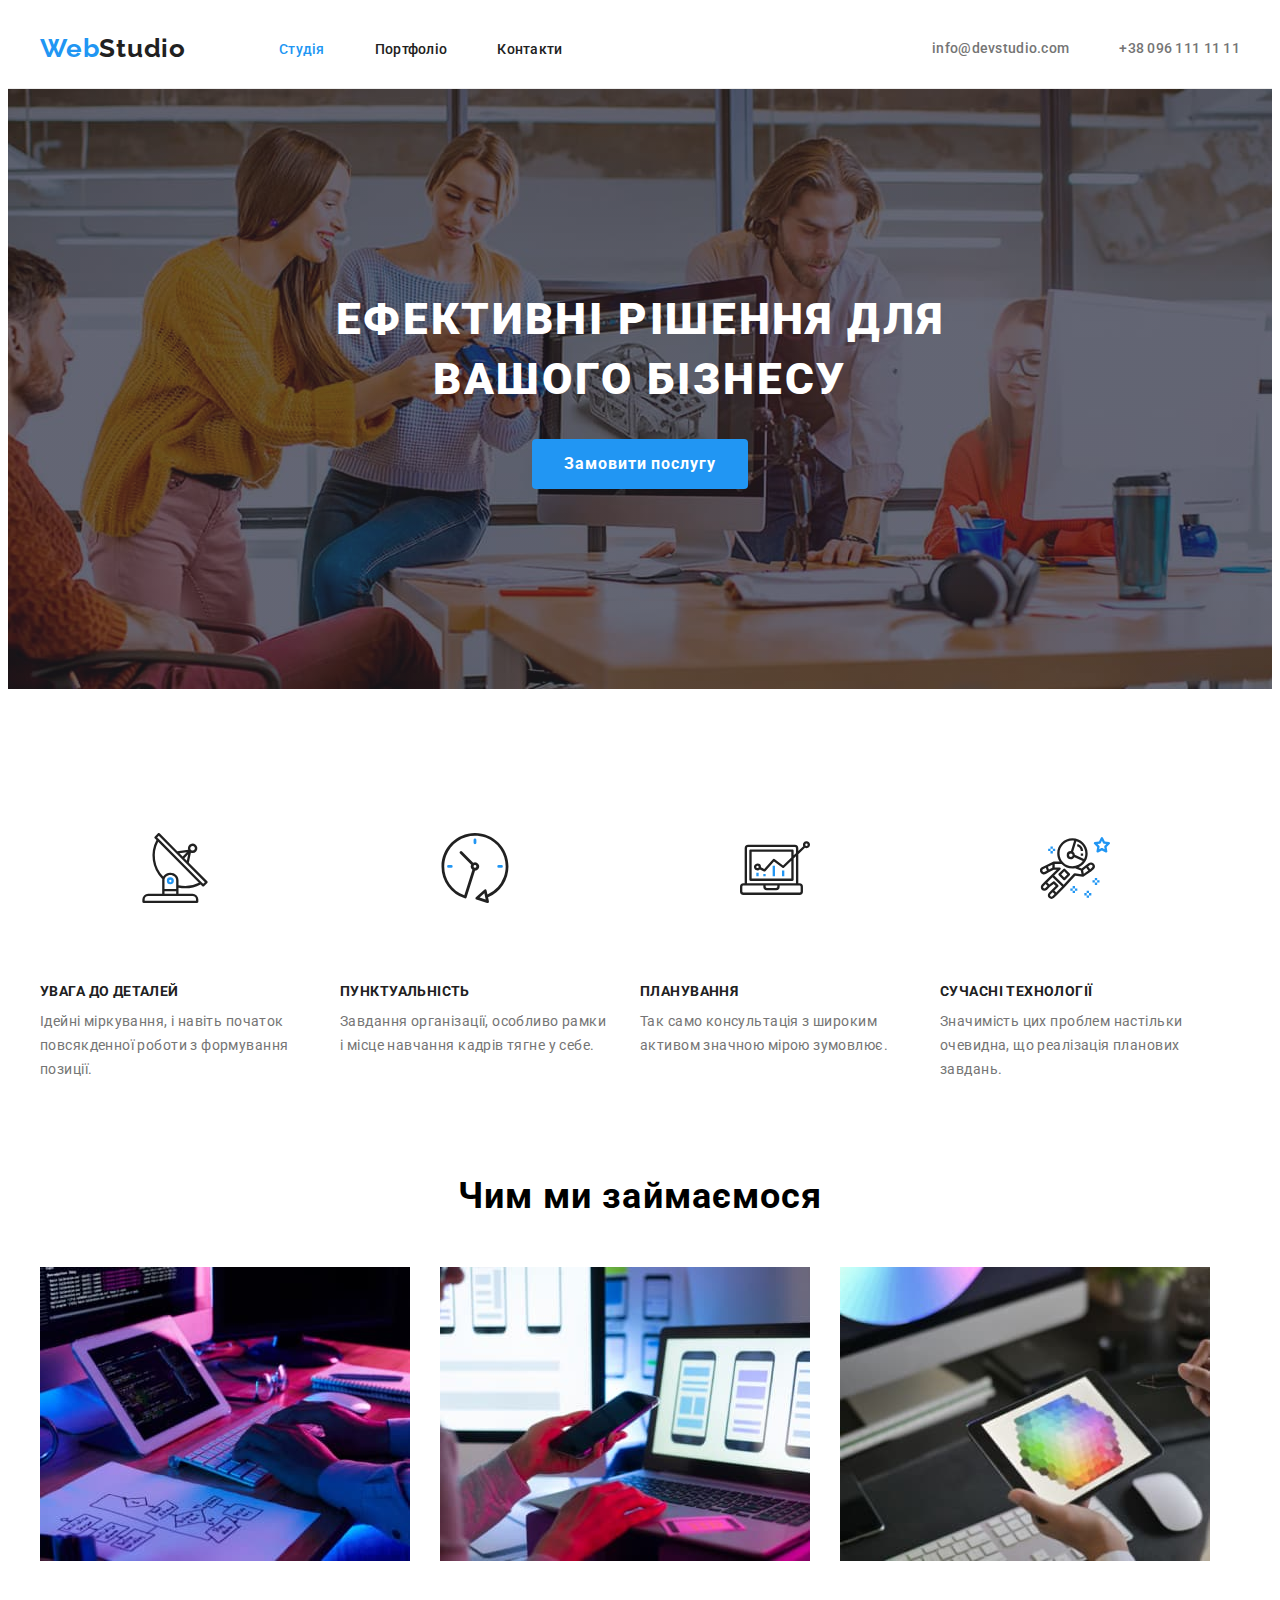
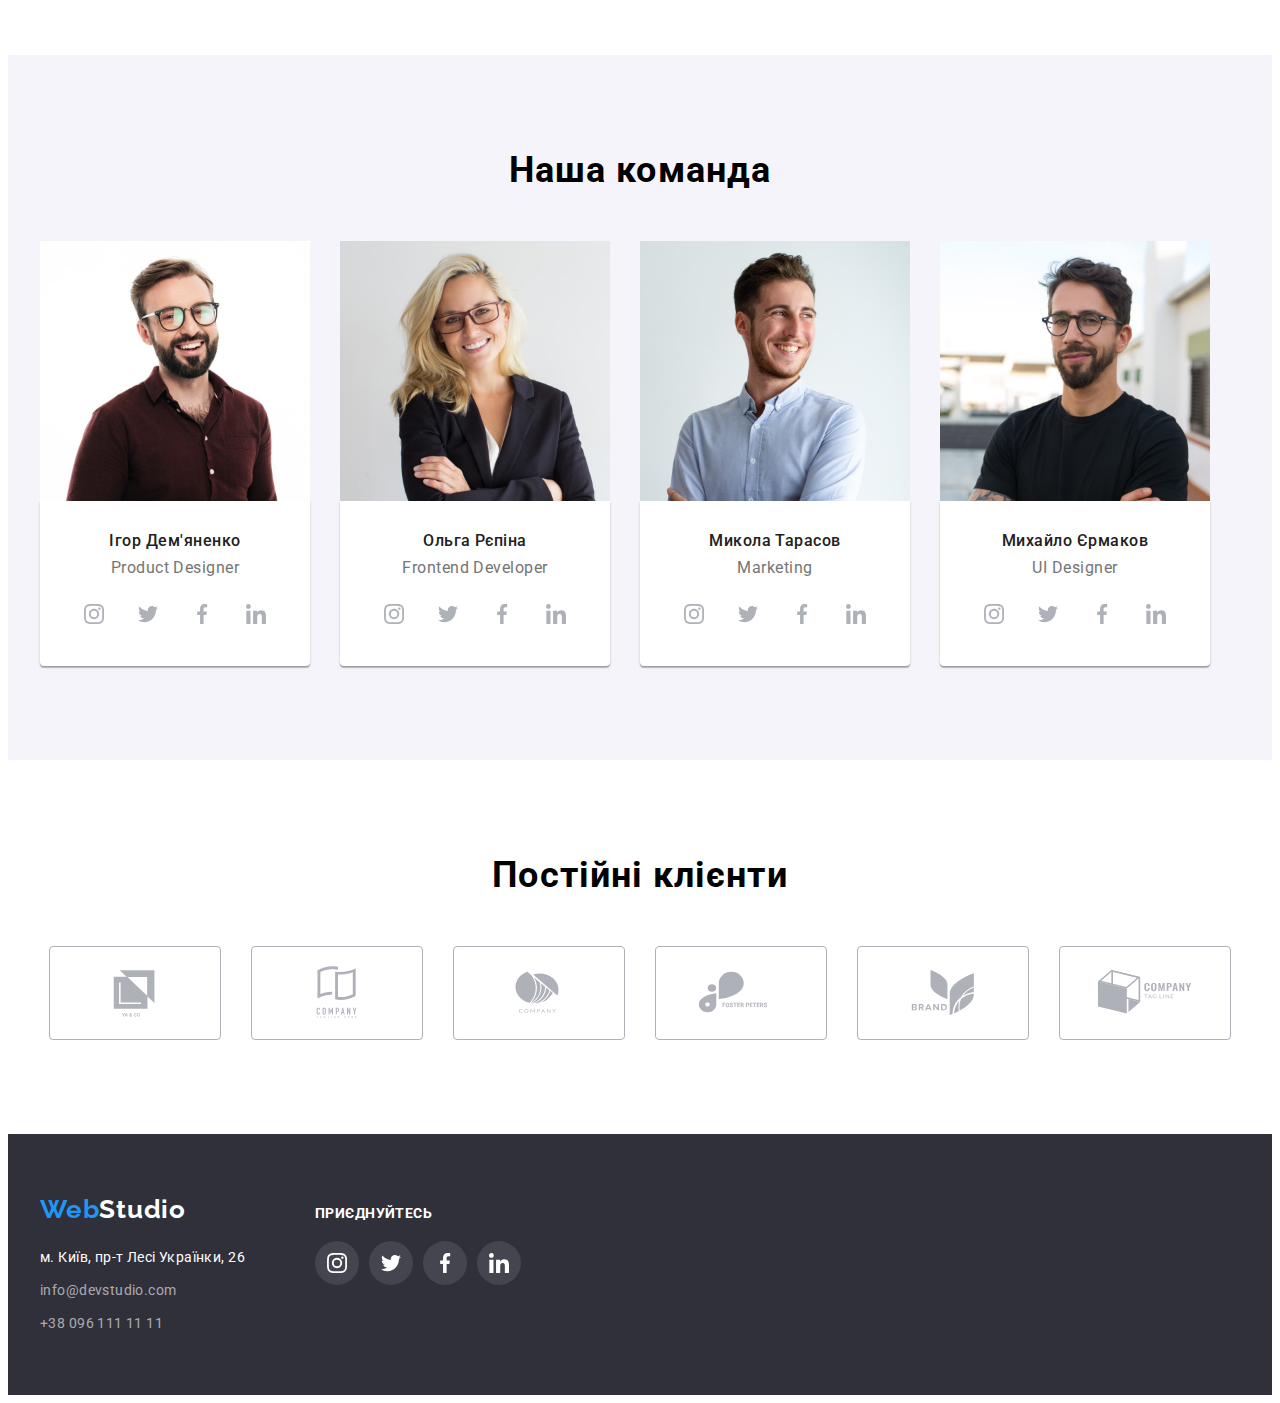
==== commit 69fa8ff1: "finish footer" ====
--- a/index.html
+++ b/index.html
@@ -120,22 +120,22 @@
               <p class="specialty">Product Designer</p>
               <ul class="team-links">
                 <li>
-                  <a href="" class="social-link" aria-label="посилання на інстаграм"><svg width="20px" height="20px">
+                  <a href="https://www.instagram.com/" class="social-link" aria-label="посилання на інстаграм" target="_blank" rel="noopener noreferrer nofollow"><svg width="20px" height="20px">
                       <use href="./images/sprite.svg#instagram"></use>
                     </svg></a>
                 </li>
                 <li>
-                  <a href="" class="social-link" aria-label="посилання на твіттер"><svg width="20px" height="20px">
+                  <a href="https://twitter.com/" class="social-link" aria-label="посилання на твіттер" target="_blank" rel="noopener noreferrer nofollow"><svg width="20px" height="20px">
                       <use href="./images/sprite.svg#twitter"></use>
                     </svg></a>
                 </li>
                 <li>
-                  <a href="" class="social-link" aria-label="посилання на фейсбук"><svg width="20px" height="20px">
+                  <a href="https://www.facebook.com/" class="social-link" aria-label="посилання на фейсбук" target="_blank" rel="noopener noreferrer nofollow"><svg width="20px" height="20px">
                       <use href="./images/sprite.svg#facebook"></use>
                     </svg></a>
                 </li>
                 <li>
-                  <a href="" class="social-link" aria-label="посилання на лінкедін"><svg width="20px" height="20px">
+                  <a href="https://www.linkedin.com/" class="social-link" aria-label="посилання на лінкедін" target="_blank" rel="noopener noreferrer nofollow"><svg width="20px" height="20px">
                       <use href="./images/sprite.svg#linkedin"></use>
                     </svg></a>
                 </li>
@@ -149,25 +149,25 @@
               <p class="specialty">Frontend Developer</p>
               <ul class="team-links">
                 <li>
-                  <a href="" class="social-link" aria-label="посилання на інстаграм"><svg class="" width="20px"
+                  <a href="https://www.instagram.com/" class="social-link" aria-label="посилання на інстаграм" target="_blank" rel="noopener noreferrer nofollow"><svg class="" width="20px"
                       height="20px">
                       <use href="./images/sprite.svg#instagram"></use>
                     </svg></a>
                 </li>
                 <li>
-                  <a href="" class="social-link" aria-label="посилання на твіттер"><svg class="" width="20px"
+                  <a href="https://twitter.com/" class="social-link" aria-label="посилання на твіттер" target="_blank" rel="noopener noreferrer nofollow"><svg class="" width="20px"
                       height="20px">
                       <use href="./images/sprite.svg#twitter"></use>
                     </svg></a>
                 </li>
                 <li>
-                  <a href="" class="social-link" aria-label="посилання на фейсбук"><svg class="" width="20px"
+                  <a href="https://www.facebook.com/" class="social-link" aria-label="посилання на фейсбук" target="_blank" rel="noopener noreferrer nofollow"><svg class="" width="20px"
                       height="20px">
                       <use href="./images/sprite.svg#facebook"></use>
                     </svg></a>
                 </li>
                 <li>
-                  <a href="" class="social-link" aria-label="посилання на лінкедін"><svg class="" width="20px"
+                  <a href="https://www.linkedin.com/" class="social-link" aria-label="посилання на лінкедін" target="_blank" rel="noopener noreferrer nofollow"><svg class="" width="20px"
                       height="20px">
                       <use href="./images/sprite.svg#linkedin"></use>
                     </svg></a>
@@ -182,25 +182,25 @@
               <p class="specialty">Marketing</p>
               <ul class="team-links">
                 <li>
-                  <a href="" class="social-link" aria-label="посилання на інстаграм"><svg class="" width="20px"
+                  <a href="https://www.instagram.com/" class="social-link" aria-label="посилання на інстаграм" target="_blank" rel="noopener noreferrer nofollow"><svg class="" width="20px"
                       height="20px">
                       <use href="./images/sprite.svg#instagram"></use>
                     </svg></a>
                 </li>
                 <li>
-                  <a href="" class="social-link" aria-label="посилання на твіттер"><svg class="" width="20px"
+                  <a href="https://twitter.com/" class="social-link" aria-label="посилання на твіттер" target="_blank" rel="noopener noreferrer nofollow"><svg class="" width="20px"
                       height="20px">
                       <use href="./images/sprite.svg#twitter"></use>
                     </svg></a>
                 </li>
                 <li>
-                  <a href="" class="social-link" aria-label="посилання на фейсбук"><svg class="" width="20px"
+                  <a href="https://www.facebook.com/" class="social-link" aria-label="посилання на фейсбук" target="_blank" rel="noopener noreferrer nofollow"><svg class="" width="20px"
                       height="20px">
                       <use href="./images/sprite.svg#facebook"></use>
                     </svg></a>
                 </li>
                 <li>
-                  <a href="" class="social-link" aria-label="посилання на лінкедін"><svg class="" width="20px"
+                  <a href="https://www.linkedin.com/" class="social-link" aria-label="посилання на лінкедін" target="_blank" rel="noopener noreferrer nofollow"><svg class="" width="20px"
                       height="20px">
                       <use href="./images/sprite.svg#linkedin"></use>
                     </svg></a>
@@ -215,25 +215,25 @@
               <p class="specialty">UI Designer</p>
               <ul class="team-links">
                 <li>
-                  <a href="" class="social-link" aria-label="посилання на інстаграм"><svg class="" width="20px"
+                  <a href="https://www.instagram.com/" class="social-link" aria-label="посилання на інстаграм" target="_blank" rel="noopener noreferrer nofollow"><svg class="" width="20px"
                       height="20px">
                       <use href="./images/sprite.svg#instagram"></use>
                     </svg></a>
                 </li>
                 <li>
-                  <a href="" class="social-link" aria-label="посилання на твіттер"><svg class="" width="20px"
+                  <a href="https://twitter.com/" class="social-link" aria-label="посилання на твіттер" target="_blank" rel="noopener noreferrer nofollow"><svg class="" width="20px"
                       height="20px">
                       <use href="./images/sprite.svg#twitter"></use>
                     </svg></a>
                 </li>
                 <li>
-                  <a href="" class="social-link" aria-label="посилання на фейсбук"><svg class="" width="20px"
+                  <a href="https://www.facebook.com/" class="social-link" aria-label="посилання на фейсбук" target="_blank" rel="noopener noreferrer nofollow"><svg class="" width="20px"
                       height="20px">
                       <use href="./images/sprite.svg#facebook"></use>
                     </svg></a>
                 </li>
                 <li>
-                  <a href="" class="social-link" aria-label="посилання на лінкедін"><svg class="" width="20px"
+                  <a href="https://www.linkedin.com/" class="social-link" aria-label="посилання на лінкедін" target="_blank" rel="noopener noreferrer nofollow"><svg class="" width="20px"
                       height="20px">
                       <use href="./images/sprite.svg#linkedin"></use>
                     </svg></a>
@@ -250,27 +250,27 @@
         <h2 class="section-title">Постійні клієнти</h2>
         <ul class="clients-list">
           <li>
-            <a href="" class="clients-link"><svg width="106" height="60">
+            <a href="" class="clients-link" aria-label="назва компанії1"><svg width="106" height="60">
                 <use href="./images/sprite.svg#client1"></use></svg></a>
           </li>
           <li>
-            <a href="" class="clients-link"><svg width="106" height="60">
+            <a href="" class="clients-link" aria-label="назва компанії2"><svg width="106" height="60">
                 <use href="./images/sprite.svg#client2"></use></svg></a>
           </li>
           <li>
-            <a href="" class="clients-link"><svg width="106" height="60">
+            <a href="" class="clients-link" aria-label="назва компанії3"><svg width="106" height="60">
                 <use href="./images/sprite.svg#client3"></use></svg></a>
           </li>
           <li>
-            <a href="" class="clients-link"><svg width="106" height="60">
+            <a href="" class="clients-link" aria-label="назва компанії4"><svg width="106" height="60">
                 <use href="./images/sprite.svg#client4"></use></svg></a>
           </li>
           <li>
-            <a href="" class="clients-link"><svg width="106" height="60">
+            <a href="" class="clients-link" aria-label="назва компанії5"><svg width="106" height="60">
                 <use href="./images/sprite.svg#client5"></use></svg></a>
           </li>
           <li>
-            <a href="" class="clients-link"><svg width="106" height="60">
+            <a href="" class="clients-link" aria-label="назва компанії6"><svg width="106" height="60">
                 <use href="./images/sprite.svg#client6"></use></svg></a>
           </li>
         </ul>
@@ -279,22 +279,43 @@
     <!-- Footer -->
     <footer class="footer">
       <div class="container">
-        <a href="./index.html" class="logo-footer link"><span class="logo-first-footer">Web</span><span
-            class="logo-last-footer">Studio</span></a>
-        <address>
-          <ul class="list">
-            <li class="adress-list">
-              <a href="https://goo.gl/maps/FTDDmDJ5Seu388fSA" target="_blank" rel="noopener noreferrer nofollow"
-                class="link adress">м. Київ, пр-т Лесі Українки, 26</a>
-            </li>
-            <li class="adress-list">
-              <a href="mailto:info@devstudio.com" class="link footer-contact adress">info@devstudio.com</a>
-            </li>
-            <li class="adress-list">
-              <a href="tel:+380961111111" class="link footer-contact adress">+38 096 111 11 11</a>
-            </li>
-          </ul>
-        </address>
+        <div class="footer-blocks">
+          <div class="footer-nav-block">
+            <a href="./index.html" class="logo-footer link"><span class="logo-first-footer">Web</span><span
+                class="logo-last-footer">Studio</span></a>
+            <address>
+              <ul class="list">
+                <li class="adress-list">
+                  <a href="https://goo.gl/maps/FTDDmDJ5Seu388fSA" target="_blank" rel="noopener noreferrer nofollow"
+                    class="link adress">м. Київ, пр-т Лесі Українки, 26</a>
+                </li>
+                <li class="adress-list">
+                  <a href="mailto:info@devstudio.com" class="link footer-contact adress">info@devstudio.com</a>
+                </li>
+                <li class="adress-list">
+                  <a href="tel:+380961111111" class="link footer-contact adress">+38 096 111 11 11</a>
+                </li>
+              </ul>
+            </address>
+          </div>
+          <div class="footer-social-block">
+            <p class="footer-social-text">приєднуйтесь</p>
+            <ul class="footer-social-list">
+              <li><a href="https://www.instagram.com/" class="footer-social-link" target="_blank" rel="noopener noreferrer nofollow"><svg width="20" height="20">
+                <use href="./images/sprite.svg#instagram"></use>
+              </svg></a></li>
+              <li><a href="https://twitter.com/" class="footer-social-link" target="_blank" rel="noopener noreferrer nofollow"><svg width="20" height="20">
+                <use href="./images/sprite.svg#twitter"></use>
+              </svg></a></li>
+              <li><a href="https://www.facebook.com/" class="footer-social-link" target="_blank" rel="noopener noreferrer nofollow"><svg width="20" height="20">
+                <use href="./images/sprite.svg#facebook"></use>
+              </svg></a></li>
+              <li><a href="" class="footer-social-link" target="_blank" rel="noopener noreferrer nofollow"><svg width="20" height="20">
+                <use href="./images/sprite.svg#linkedin"></use>
+              </svg></a></li>
+            </ul>
+          </div>
+        </div>
       </div>
     </footer>
   </main>
--- a/css/style.css
+++ b/css/style.css
@@ -398,11 +398,20 @@
 }
 
 /* Footer */
+.footer-blocks {
+  display: flex;
+  align-items: baseline;
+}
+
 .footer {
   padding-top: 60px;
   padding-bottom: 60px;
   background-color: var(--hero-footer-color);
 }
+.footer-nav-block {
+  margin-right: 70px;
+}
+
 .logo-footer {
   display: inline-block;
   margin-bottom: 20px;
@@ -445,6 +454,41 @@
 .footer-contact {
   color: rgba(255, 255, 255, 0.6);
 }
+.footer-social-text { 
+font-weight: 700;
+font-size: 14px;
+line-height: calc(16 / 14);
+letter-spacing: 0.03em;
+text-transform: uppercase;
+color: #FFFFFF;
+
+margin-bottom: 20px;
+}
+
+.footer-social-list {
+  display: flex;  
+  justify-content: center;
+  align-items: center;
+  flex-basis: calc((100% - 10px * 3) / 4);
+  gap: 10px;
+}
+.footer-social-link {
+  width: 44px;
+  height: 44px;
+  border-radius: 50%;
+
+  display: flex;
+  align-items: center;
+  justify-content: center;
+  
+  background-color: rgba(255, 255, 255, 0.1);
+  fill: var(--primary-bcg-color);
+}
+.footer-social-link:hover,
+.footer-social-link:focus {
+  background-color: var(--accent-color);
+}
+
 
 /* Portfolio */
 /* Buttons */
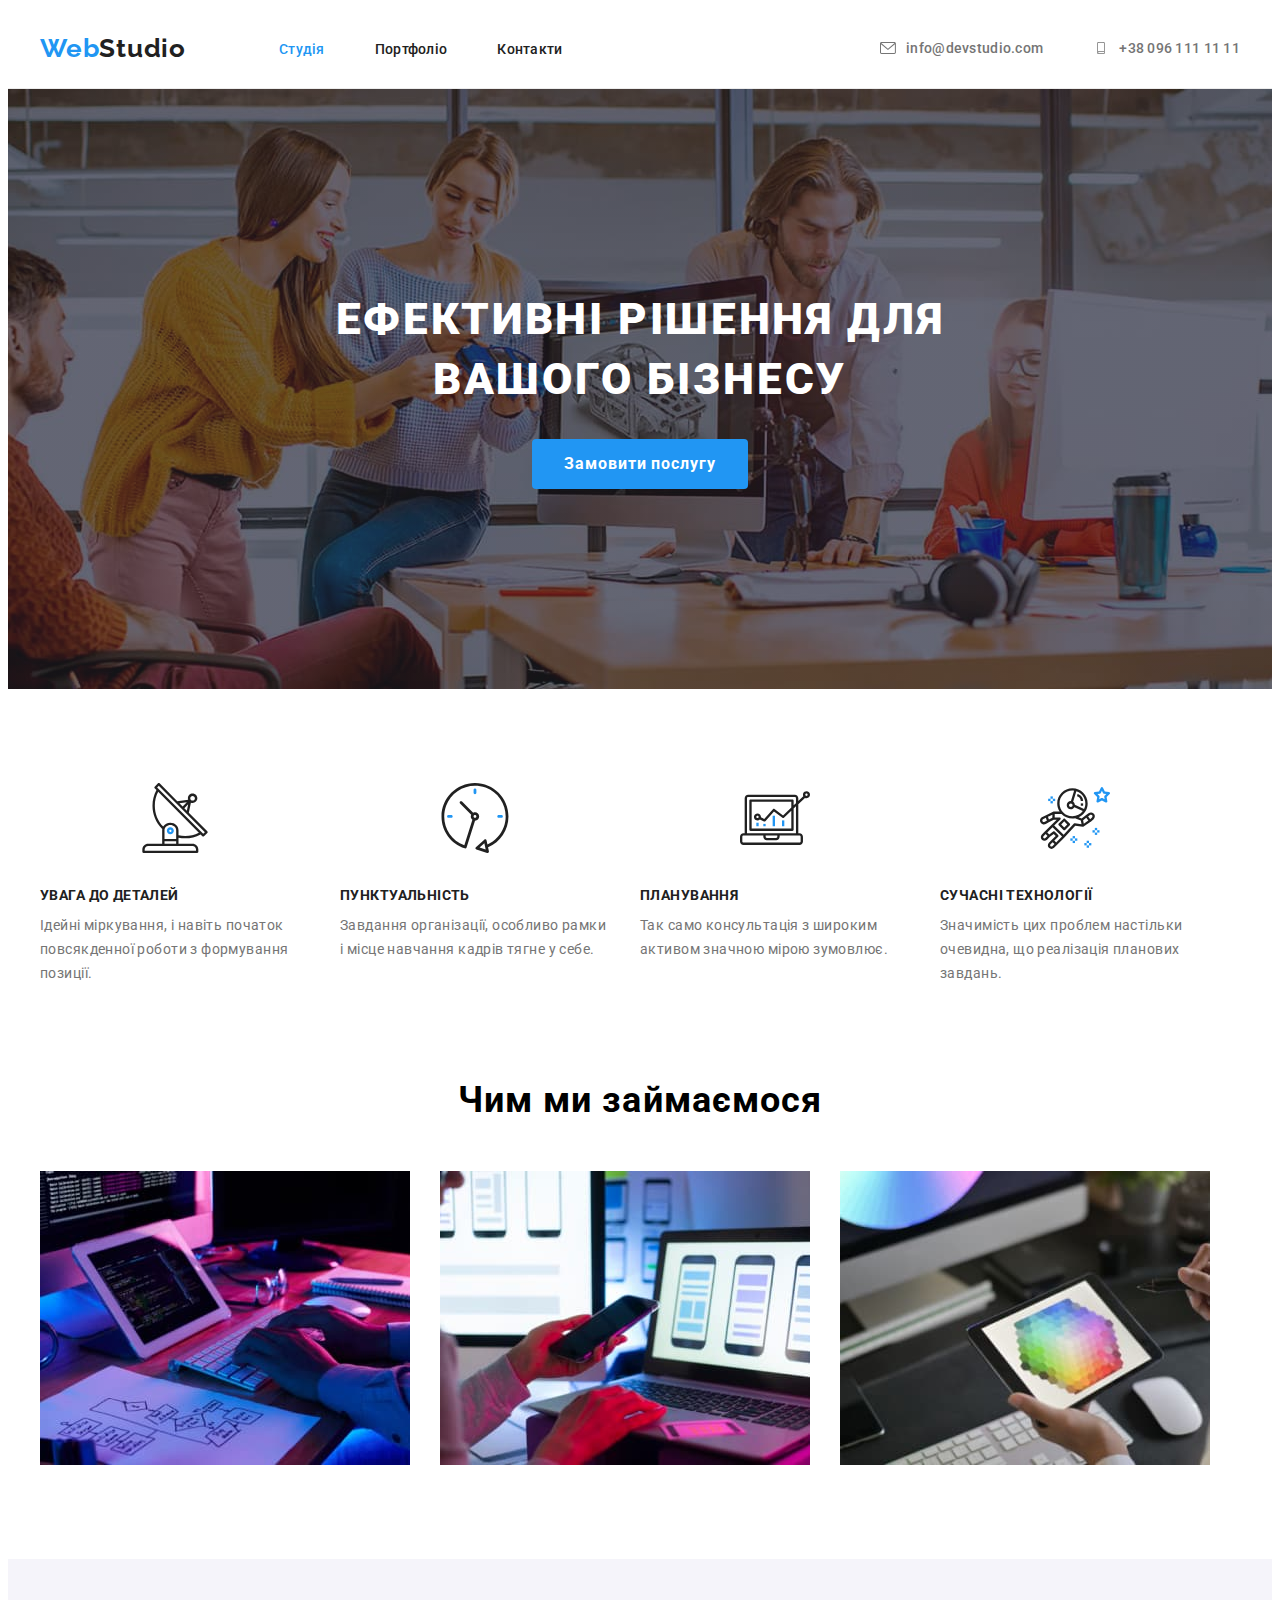
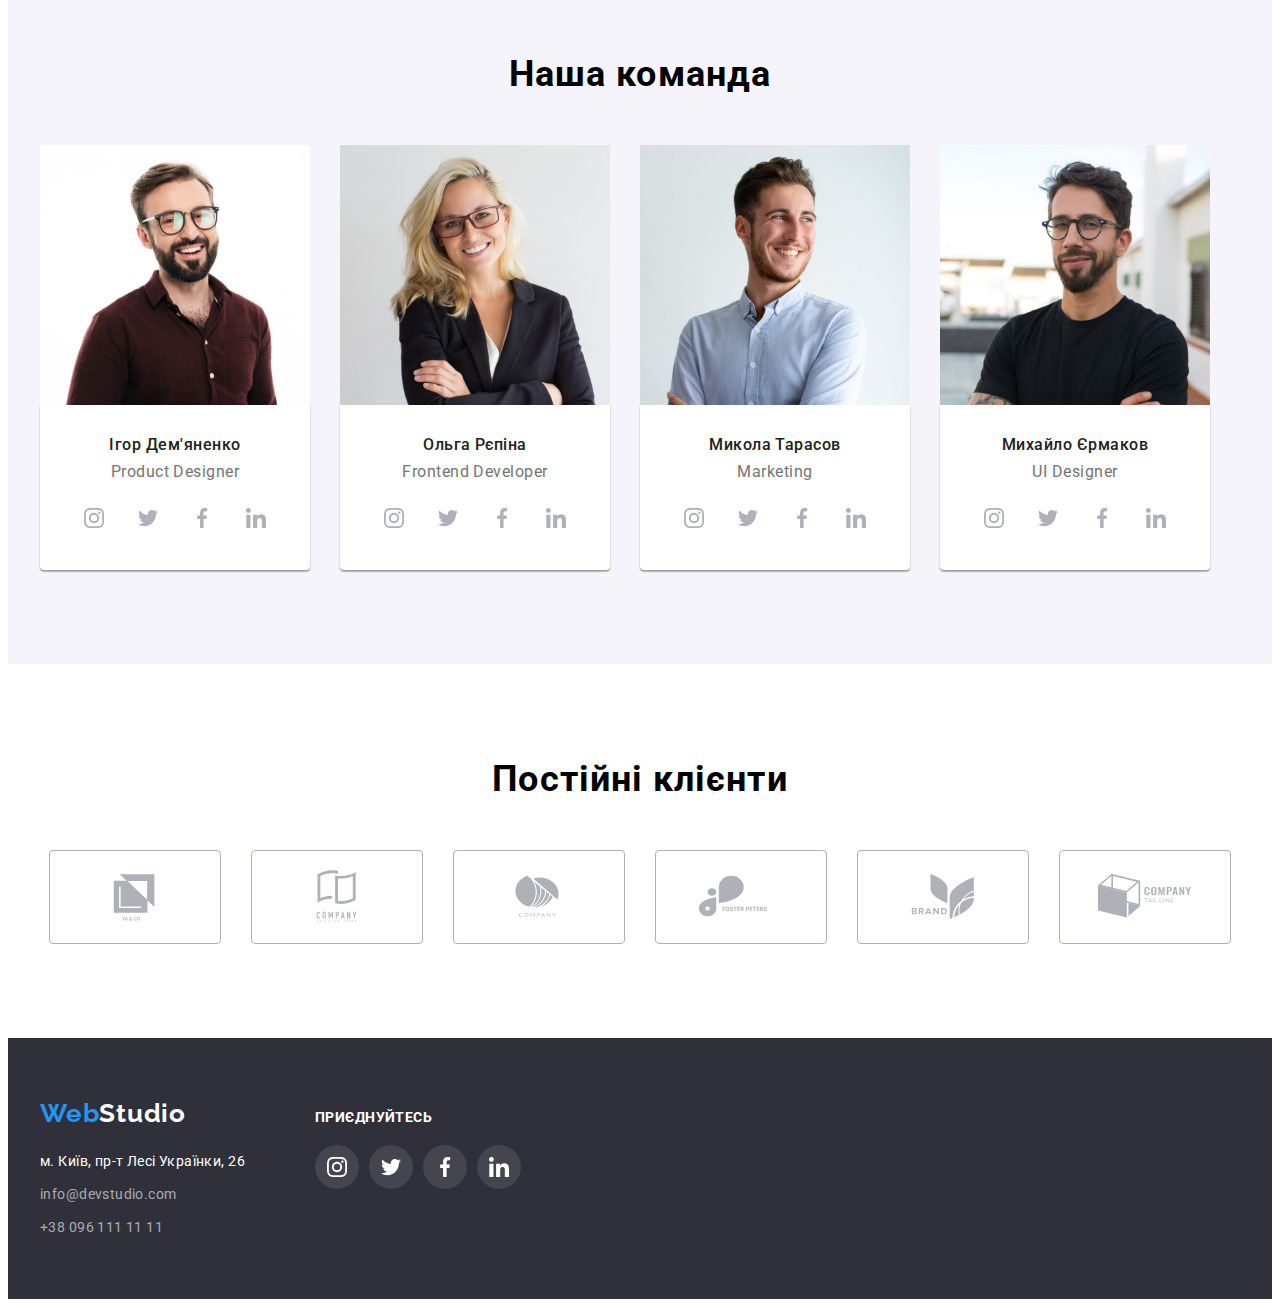
==== commit d6de2afd: "finish hw04 v001" ====
--- a/index.html
+++ b/index.html
@@ -35,12 +35,16 @@
 
         <ul class="nav-contact list">
           <li class="item">
-            <a href="mailto:info@devstudio.com" class="link contant-link"><svg class="envelope">
-                <use href="./images/sprite.svg#icon-envelope"></use>
-              </svg>info@devstudio.com</a>
+            <a href="mailto:info@devstudio.com" class="link contant-link"><svg class="mailbox" width="16" height="12">
+                <use href="./images/sprite.svg#mailbox"></use>
+              </svg>
+              info@devstudio.com</a>
           </li>
           <li class="item">
-            <a href="tel:+380961111111" class="link contant-link">+38 096 111 11 11</a>
+            <a href="tel:+380961111111" class="link contant-link">
+              <svg class="mailbox" width="10" height="16">
+                <use href="./images/sprite.svg#smartphone"></use>
+              </svg>+38 096 111 11 11</a>
           </li>
         </ul>
       </nav>
@@ -59,27 +63,47 @@
       <div class="container">
         <h2 class="visually-hidden">Наші особливості</h2>
         <ul class="features-list list">
-          <li class="features-item antenna">
+          <li class="features-item">
+            <div class="features-background">
+              <svg class="antenna" width="70" height="70">
+                <use href="./images/sprite.svg#antenna"></use>
+              </svg>
+            </div>
             <h3 class="features-title">увага до деталей</h3>
             <p class="features-text">
               Ідейні міркування, і навіть початок повсякденної роботи з
               формування позиції.
             </p>
           </li>
-          <li class="features-item clock">
+          <li class="features-item">
+            <div class="features-background">
+              <svg class="antenna" width="70" height="70">
+                <use href="./images/sprite.svg#clock"></use>
+              </svg>
+            </div>
             <h3 class="features-title">пунктуальність</h3>
             <p class="features-text">
               Завдання організації, особливо рамки і місце навчання кадрів
               тягне у себе.
             </p>
           </li>
-          <li class="features-item diagram">
+          <li class="features-item">
+            <div class="features-background">
+              <svg class="antenna" width="70" height="70">
+                <use href="./images/sprite.svg#laptop"></use>
+              </svg>
+            </div>
             <h3 class="features-title">планування</h3>
             <p class="features-text">
               Так само консультація з широким активом значною мірою зумовлює.
             </p>
           </li>
-          <li class="features-item astronaut">
+          <li class="features-item">
+            <div class="features-background">
+              <svg class="antenna" width="70" height="70">
+                <use href="./images/sprite.svg#astronaut"></use>
+              </svg>
+            </div>
             <h3 class="features-title">сучасні технології</h3>
             <p class="features-text">
               Значимість цих проблем настільки очевидна, що реалізація
@@ -120,22 +144,26 @@
               <p class="specialty">Product Designer</p>
               <ul class="team-links">
                 <li>
-                  <a href="https://www.instagram.com/" class="social-link" aria-label="посилання на інстаграм" target="_blank" rel="noopener noreferrer nofollow"><svg width="20px" height="20px">
+                  <a href="https://www.instagram.com/" class="social-link" aria-label="посилання на інстаграм"
+                    target="_blank" rel="noopener noreferrer nofollow"><svg width="20px" height="20px">
                       <use href="./images/sprite.svg#instagram"></use>
                     </svg></a>
                 </li>
                 <li>
-                  <a href="https://twitter.com/" class="social-link" aria-label="посилання на твіттер" target="_blank" rel="noopener noreferrer nofollow"><svg width="20px" height="20px">
+                  <a href="https://twitter.com/" class="social-link" aria-label="посилання на твіттер" target="_blank"
+                    rel="noopener noreferrer nofollow"><svg width="20px" height="20px">
                       <use href="./images/sprite.svg#twitter"></use>
                     </svg></a>
                 </li>
                 <li>
-                  <a href="https://www.facebook.com/" class="social-link" aria-label="посилання на фейсбук" target="_blank" rel="noopener noreferrer nofollow"><svg width="20px" height="20px">
+                  <a href="https://www.facebook.com/" class="social-link" aria-label="посилання на фейсбук"
+                    target="_blank" rel="noopener noreferrer nofollow"><svg width="20px" height="20px">
                       <use href="./images/sprite.svg#facebook"></use>
                     </svg></a>
                 </li>
                 <li>
-                  <a href="https://www.linkedin.com/" class="social-link" aria-label="посилання на лінкедін" target="_blank" rel="noopener noreferrer nofollow"><svg width="20px" height="20px">
+                  <a href="https://www.linkedin.com/" class="social-link" aria-label="посилання на лінкедін"
+                    target="_blank" rel="noopener noreferrer nofollow"><svg width="20px" height="20px">
                       <use href="./images/sprite.svg#linkedin"></use>
                     </svg></a>
                 </li>
@@ -149,26 +177,26 @@
               <p class="specialty">Frontend Developer</p>
               <ul class="team-links">
                 <li>
-                  <a href="https://www.instagram.com/" class="social-link" aria-label="посилання на інстаграм" target="_blank" rel="noopener noreferrer nofollow"><svg class="" width="20px"
-                      height="20px">
+                  <a href="https://www.instagram.com/" class="social-link" aria-label="посилання на інстаграм"
+                    target="_blank" rel="noopener noreferrer nofollow"><svg class="" width="20px" height="20px">
                       <use href="./images/sprite.svg#instagram"></use>
                     </svg></a>
                 </li>
                 <li>
-                  <a href="https://twitter.com/" class="social-link" aria-label="посилання на твіттер" target="_blank" rel="noopener noreferrer nofollow"><svg class="" width="20px"
-                      height="20px">
+                  <a href="https://twitter.com/" class="social-link" aria-label="посилання на твіттер" target="_blank"
+                    rel="noopener noreferrer nofollow"><svg class="" width="20px" height="20px">
                       <use href="./images/sprite.svg#twitter"></use>
                     </svg></a>
                 </li>
                 <li>
-                  <a href="https://www.facebook.com/" class="social-link" aria-label="посилання на фейсбук" target="_blank" rel="noopener noreferrer nofollow"><svg class="" width="20px"
-                      height="20px">
+                  <a href="https://www.facebook.com/" class="social-link" aria-label="посилання на фейсбук"
+                    target="_blank" rel="noopener noreferrer nofollow"><svg class="" width="20px" height="20px">
                       <use href="./images/sprite.svg#facebook"></use>
                     </svg></a>
                 </li>
                 <li>
-                  <a href="https://www.linkedin.com/" class="social-link" aria-label="посилання на лінкедін" target="_blank" rel="noopener noreferrer nofollow"><svg class="" width="20px"
-                      height="20px">
+                  <a href="https://www.linkedin.com/" class="social-link" aria-label="посилання на лінкедін"
+                    target="_blank" rel="noopener noreferrer nofollow"><svg class="" width="20px" height="20px">
                       <use href="./images/sprite.svg#linkedin"></use>
                     </svg></a>
                 </li>
@@ -182,26 +210,26 @@
               <p class="specialty">Marketing</p>
               <ul class="team-links">
                 <li>
-                  <a href="https://www.instagram.com/" class="social-link" aria-label="посилання на інстаграм" target="_blank" rel="noopener noreferrer nofollow"><svg class="" width="20px"
-                      height="20px">
+                  <a href="https://www.instagram.com/" class="social-link" aria-label="посилання на інстаграм"
+                    target="_blank" rel="noopener noreferrer nofollow"><svg class="" width="20px" height="20px">
                       <use href="./images/sprite.svg#instagram"></use>
                     </svg></a>
                 </li>
                 <li>
-                  <a href="https://twitter.com/" class="social-link" aria-label="посилання на твіттер" target="_blank" rel="noopener noreferrer nofollow"><svg class="" width="20px"
-                      height="20px">
+                  <a href="https://twitter.com/" class="social-link" aria-label="посилання на твіттер" target="_blank"
+                    rel="noopener noreferrer nofollow"><svg class="" width="20px" height="20px">
                       <use href="./images/sprite.svg#twitter"></use>
                     </svg></a>
                 </li>
                 <li>
-                  <a href="https://www.facebook.com/" class="social-link" aria-label="посилання на фейсбук" target="_blank" rel="noopener noreferrer nofollow"><svg class="" width="20px"
-                      height="20px">
+                  <a href="https://www.facebook.com/" class="social-link" aria-label="посилання на фейсбук"
+                    target="_blank" rel="noopener noreferrer nofollow"><svg class="" width="20px" height="20px">
                       <use href="./images/sprite.svg#facebook"></use>
                     </svg></a>
                 </li>
                 <li>
-                  <a href="https://www.linkedin.com/" class="social-link" aria-label="посилання на лінкедін" target="_blank" rel="noopener noreferrer nofollow"><svg class="" width="20px"
-                      height="20px">
+                  <a href="https://www.linkedin.com/" class="social-link" aria-label="посилання на лінкедін"
+                    target="_blank" rel="noopener noreferrer nofollow"><svg class="" width="20px" height="20px">
                       <use href="./images/sprite.svg#linkedin"></use>
                     </svg></a>
                 </li>
@@ -215,26 +243,26 @@
               <p class="specialty">UI Designer</p>
               <ul class="team-links">
                 <li>
-                  <a href="https://www.instagram.com/" class="social-link" aria-label="посилання на інстаграм" target="_blank" rel="noopener noreferrer nofollow"><svg class="" width="20px"
-                      height="20px">
+                  <a href="https://www.instagram.com/" class="social-link" aria-label="посилання на інстаграм"
+                    target="_blank" rel="noopener noreferrer nofollow"><svg class="" width="20px" height="20px">
                       <use href="./images/sprite.svg#instagram"></use>
                     </svg></a>
                 </li>
                 <li>
-                  <a href="https://twitter.com/" class="social-link" aria-label="посилання на твіттер" target="_blank" rel="noopener noreferrer nofollow"><svg class="" width="20px"
-                      height="20px">
+                  <a href="https://twitter.com/" class="social-link" aria-label="посилання на твіттер" target="_blank"
+                    rel="noopener noreferrer nofollow"><svg class="" width="20px" height="20px">
                       <use href="./images/sprite.svg#twitter"></use>
                     </svg></a>
                 </li>
                 <li>
-                  <a href="https://www.facebook.com/" class="social-link" aria-label="посилання на фейсбук" target="_blank" rel="noopener noreferrer nofollow"><svg class="" width="20px"
-                      height="20px">
+                  <a href="https://www.facebook.com/" class="social-link" aria-label="посилання на фейсбук"
+                    target="_blank" rel="noopener noreferrer nofollow"><svg class="" width="20px" height="20px">
                       <use href="./images/sprite.svg#facebook"></use>
                     </svg></a>
                 </li>
                 <li>
-                  <a href="https://www.linkedin.com/" class="social-link" aria-label="посилання на лінкедін" target="_blank" rel="noopener noreferrer nofollow"><svg class="" width="20px"
-                      height="20px">
+                  <a href="https://www.linkedin.com/" class="social-link" aria-label="посилання на лінкедін"
+                    target="_blank" rel="noopener noreferrer nofollow"><svg class="" width="20px" height="20px">
                       <use href="./images/sprite.svg#linkedin"></use>
                     </svg></a>
                 </li>
@@ -251,27 +279,33 @@
         <ul class="clients-list">
           <li>
             <a href="" class="clients-link" aria-label="назва компанії1"><svg width="106" height="60">
-                <use href="./images/sprite.svg#client1"></use></svg></a>
+                <use href="./images/sprite.svg#client1"></use>
+              </svg></a>
           </li>
           <li>
             <a href="" class="clients-link" aria-label="назва компанії2"><svg width="106" height="60">
-                <use href="./images/sprite.svg#client2"></use></svg></a>
+                <use href="./images/sprite.svg#client2"></use>
+              </svg></a>
           </li>
           <li>
             <a href="" class="clients-link" aria-label="назва компанії3"><svg width="106" height="60">
-                <use href="./images/sprite.svg#client3"></use></svg></a>
+                <use href="./images/sprite.svg#client3"></use>
+              </svg></a>
           </li>
           <li>
             <a href="" class="clients-link" aria-label="назва компанії4"><svg width="106" height="60">
-                <use href="./images/sprite.svg#client4"></use></svg></a>
+                <use href="./images/sprite.svg#client4"></use>
+              </svg></a>
           </li>
           <li>
             <a href="" class="clients-link" aria-label="назва компанії5"><svg width="106" height="60">
-                <use href="./images/sprite.svg#client5"></use></svg></a>
+                <use href="./images/sprite.svg#client5"></use>
+              </svg></a>
           </li>
           <li>
             <a href="" class="clients-link" aria-label="назва компанії6"><svg width="106" height="60">
-                <use href="./images/sprite.svg#client6"></use></svg></a>
+                <use href="./images/sprite.svg#client6"></use>
+              </svg></a>
           </li>
         </ul>
       </div>
@@ -301,18 +335,30 @@
           <div class="footer-social-block">
             <p class="footer-social-text">приєднуйтесь</p>
             <ul class="footer-social-list">
-              <li><a href="https://www.instagram.com/" class="footer-social-link" target="_blank" rel="noopener noreferrer nofollow"><svg width="20" height="20">
-                <use href="./images/sprite.svg#instagram"></use>
-              </svg></a></li>
-              <li><a href="https://twitter.com/" class="footer-social-link" target="_blank" rel="noopener noreferrer nofollow"><svg width="20" height="20">
-                <use href="./images/sprite.svg#twitter"></use>
-              </svg></a></li>
-              <li><a href="https://www.facebook.com/" class="footer-social-link" target="_blank" rel="noopener noreferrer nofollow"><svg width="20" height="20">
-                <use href="./images/sprite.svg#facebook"></use>
-              </svg></a></li>
-              <li><a href="" class="footer-social-link" target="_blank" rel="noopener noreferrer nofollow"><svg width="20" height="20">
-                <use href="./images/sprite.svg#linkedin"></use>
-              </svg></a></li>
+              <li>
+                <a href="https://www.instagram.com/" class="footer-social-link" target="_blank"
+                  rel="noopener noreferrer nofollow"><svg width="20" height="20">
+                    <use href="./images/sprite.svg#instagram"></use>
+                  </svg></a>
+              </li>
+              <li>
+                <a href="https://twitter.com/" class="footer-social-link" target="_blank"
+                  rel="noopener noreferrer nofollow"><svg width="20" height="20">
+                    <use href="./images/sprite.svg#twitter"></use>
+                  </svg></a>
+              </li>
+              <li>
+                <a href="https://www.facebook.com/" class="footer-social-link" target="_blank"
+                  rel="noopener noreferrer nofollow"><svg width="20" height="20">
+                    <use href="./images/sprite.svg#facebook"></use>
+                  </svg></a>
+              </li>
+              <li>
+                <a href="https://www.linkedin.com/" class="footer-social-link" target="_blank"
+                  rel="noopener noreferrer nofollow"><svg width="20" height="20">
+                    <use href="./images/sprite.svg#linkedin"></use>
+                  </svg></a>
+              </li>
             </ul>
           </div>
         </div>
--- a/css/style.css
+++ b/css/style.css
@@ -153,7 +153,7 @@
   display: flex;
   align-items: center;
 }
-.envelope {
+.mailbox {
   width: 16px;
   height: 12px;
   fill: currentColor;
@@ -217,7 +217,12 @@
 .features-item {
   flex-basis: 270px;
 }
-.features-item::before {
+
+.features-background {
+  text-align: center;
+  margin-bottom: 30px;
+}
+/* .features-item::before {
   content: "";
   display: block;
   width: 270px;
@@ -232,31 +237,31 @@
   background-position: center;
 
   
-}
-.antenna::before {
-  /* margin-left: auto;
-  margin-right: auto; */
+} */
+/* .antenna:
+  margin-left: auto;
+  margin-right: auto;
   width: 70px;
   background-image: url(../images/antenna.svg);
-}
-.clock::before {
-  /* margin-left: auto;
-  margin-right: auto; */
+} */
+/* .clock::before {
+  margin-left: auto;
+  margin-right: auto;
   width: 70px;
 background-image: url(../images/clock.svg);
-}
-.diagram::before {
-  /* margin-left: auto;
-  margin-right: auto; */
+} */
+/* .diagram::before {
+  margin-left: auto;
+  margin-right: auto;
   width: 70px;
   background-image: url(../images/diagram.svg);
-}
-.astronaut::before {
-  /* margin-left: auto;
-  margin-right: auto; */
+} */
+/* .astronaut::before {
+  margin-left: auto;
+  margin-right: auto;
   width: 70px;
   background-image: url(../images/astronaut.svg);
-}
+} */
 .features-item:not(:last-child) {
   margin-right: 30px;
 }
@@ -535,6 +540,10 @@
   padding: 20px 24px;
 }
 
+.portfolio-ellement:hover {
+box-shadow: 0px 1px 1px rgba(0, 0, 0, 0.12), 0px 4px 4px rgba(0, 0, 0, 0.06), 1px 4px 6px rgba(0, 0, 0, 0.16);
+}
+ 
 .portfolio-title {
   margin-bottom: 4px;
   font-weight: 700;
